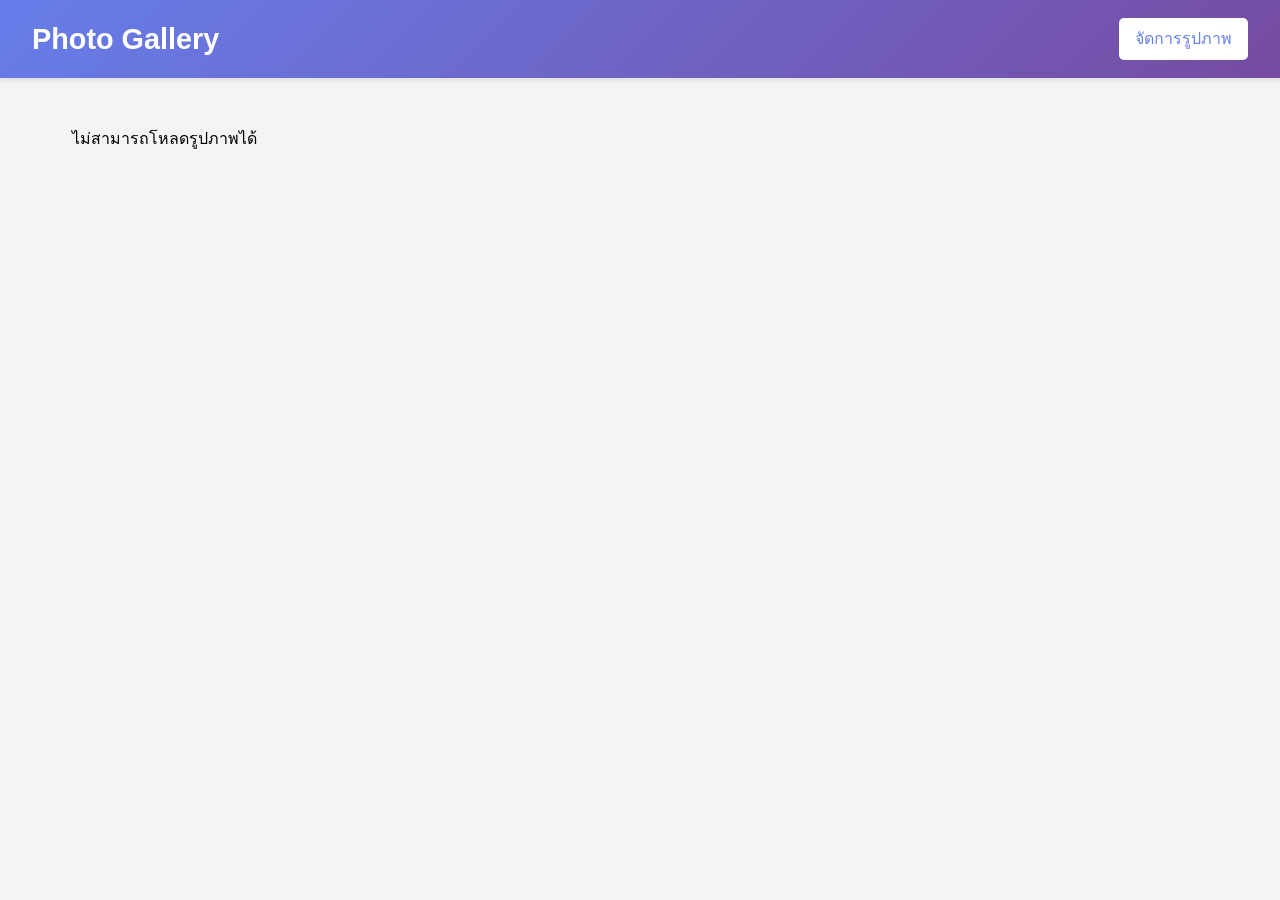
==== index.html @ 817ba5b2 "Add files via upload" ====
<!DOCTYPE html>
<html lang="th">
<head>
    <meta charset="UTF-8">
    <meta name="viewport" content="width=device-width, initial-scale=1.0">
    <title>Photo Gallery</title>
    <link rel="stylesheet" href="style.css">
</head>
<body>
    <header>
        <h1>Photo Gallery</h1>
        <a href="admin.html" class="admin-btn">จัดการรูปภาพ</a>
    </header>
    
    <main>
        <div class="gallery-container" id="gallery"></div>
    </main>

    <script src="script.js"></script>
</body>
</html>
---- style.css ----
* {
    margin: 0;
    padding: 0;
    box-sizing: border-box;
}

body {
    font-family: 'Segoe UI', Tahoma, Geneva, Verdana, sans-serif;
    line-height: 1.6;
    background-color: #f4f4f4;
}

header {
    background: linear-gradient(135deg, #667eea 0%, #764ba2 100%);
    color: white;
    padding: 1rem 2rem;
    display: flex;
    justify-content: space-between;
    align-items: center;
    box-shadow: 0 2px 5px rgba(0,0,0,0.1);
}

h1 {
    margin: 0;
    font-size: 1.8rem;
}

.admin-btn, .back-btn {
    background: white;
    color: #667eea;
    padding: 0.5rem 1rem;
    text-decoration: none;
    border-radius: 5px;
    transition: transform 0.3s;
}

.admin-btn:hover, .back-btn:hover {
    transform: translateY(-2px);
    box-shadow: 0 4px 10px rgba(0,0,0,0.2);
}

main {
    max-width: 1200px;
    margin: 2rem auto;
    padding: 0 1rem;
}

/* Gallery Styles */
.gallery-container {
    display: grid;
    grid-template-columns: repeat(auto-fill, minmax(300px, 1fr));
    gap: 2rem;
    padding: 1rem;
}

.gallery-item {
    background: white;
    border-radius: 10px;
    overflow: hidden;
    box-shadow: 0 2px 5px rgba(0,0,0,0.1);
    transition: transform 0.3s;
}

.gallery-item:hover {
    transform: translateY(-5px);
    box-shadow: 0 5px 15px rgba(0,0,0,0.2);
}

.gallery-item img {
    width: 100%;
    height: 250px;
    object-fit: cover;
}

.gallery-item .info {
    padding: 1rem;
}

.gallery-item h3 {
    margin-bottom: 0.5rem;
    color: #333;
}

.gallery-item p {
    color: #666;
    font-size: 0.9rem;
}

/* Admin Styles */
.admin-section {
    background: white;
    padding: 2rem;
    border-radius: 10px;
    margin-bottom: 2rem;
    box-shadow: 0 2px 5px rgba(0,0,0,0.1);
}

.form-group {
    margin-bottom: 1rem;
}

.form-group label {
    display: block;
    margin-bottom: 0.5rem;
    color: #333;
    font-weight: 500;
}

.form-group input,
.form-group textarea {
    width: 100%;
    padding: 0.5rem;
    border: 1px solid #ddd;
    border-radius: 5px;
    font-size: 1rem;
}

.form-group input:focus,
.form-group textarea:focus {
    outline: none;
    border-color: #667eea;
}

#imagePreview {
    margin-top: 1rem;
    max-width: 300px;
}

#imagePreview img {
    width: 100%;
    border-radius: 5px;
}

.submit-btn {
    background: linear-gradient(135deg, #667eea 0%, #764ba2 100%);
    color: white;
    padding: 0.75rem 1.5rem;
    border: none;
    border-radius: 5px;
    cursor: pointer;
    font-size: 1rem;
    transition: transform 0.3s;
}

.submit-btn:hover {
    transform: translateY(-2px);
}

.admin-gallery {
    display: grid;
    grid-template-columns: repeat(auto-fill, minmax(200px, 1fr));
    gap: 1rem;
    margin-top: 1rem;
}

.admin-item {
    background: #f8f9fa;
    border-radius: 5px;
    overflow: hidden;
    cursor: pointer;
    transition: transform 0.3s;
}

.admin-item:hover {
    transform: translateY(-3px);
    box-shadow: 0 3px 10px rgba(0,0,0,0.2);
}

.admin-item img {
    width: 100%;
    height: 150px;
    object-fit: cover;
}

.admin-item .info {
    padding: 0.5rem;
}

.admin-item h4 {
    font-size: 0.9rem;
    margin-bottom: 0.25rem;
}

/* Modal Styles */
.modal {
    display: none;
    position: fixed;
    z-index: 1000;
    left: 0;
    top: 0;
    width: 100%;
    height: 100%;
    background-color: rgba(0,0,0,0.5);
}

.modal-content {
    background-color: white;
    margin: 10% auto;
    padding: 2rem;
    border-radius: 10px;
    width: 90%;
    max-width: 500px;
    position: relative;
}

.close {
    position: absolute;
    right: 1rem;
    top: 0.5rem;
    font-size: 2rem;
    cursor: pointer;
    color: #999;
}

.close:hover {
    color: #333;
}

.delete-btn {
    background: #dc3545;
    color: white;
    padding: 0.75rem 1.5rem;
    border: none;
    border-radius: 5px;
    cursor: pointer;
    font-size: 1rem;
    margin-left: 1rem;
}

.delete-btn:hover {
    background: #c82333;
}
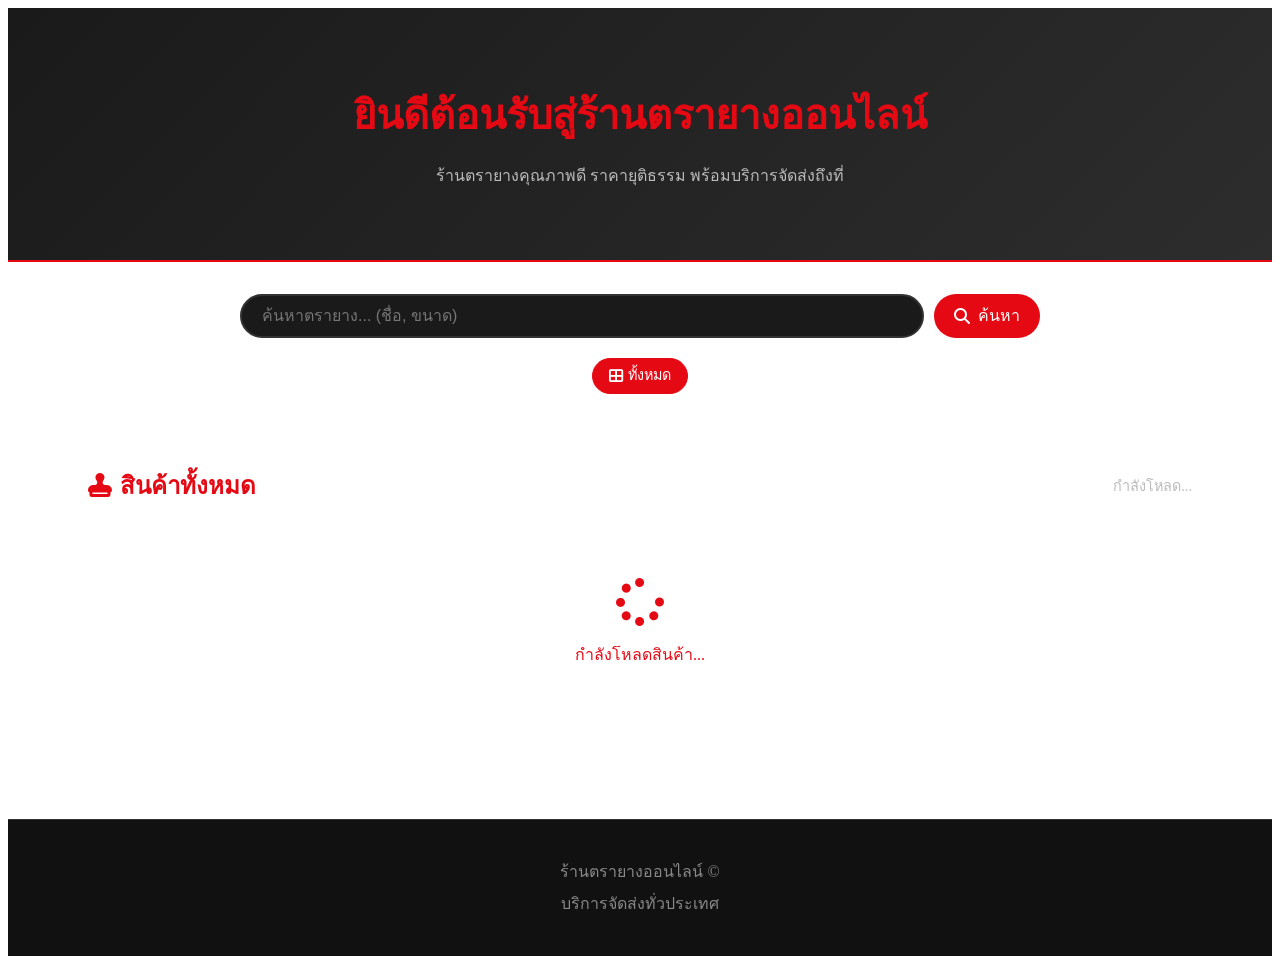
==== commit a6cf19a9: "Add files via upload" ====
--- a/index.html
+++ b/index.html
@@ -3,19 +3,1159 @@
 <head>
     <meta charset="UTF-8">
     <meta name="viewport" content="width=device-width, initial-scale=1.0">
-    <title>Photo Gallery</title>
-    <link rel="stylesheet" href="style.css">
+    <title>หน้าแรก | ร้านตรายางออนไลน์</title>
+    <link rel="stylesheet" href="https://cdnjs.cloudflare.com/ajax/libs/font-awesome/6.4.0/css/all.min.css">
+    <link rel="icon" type="image/png" href="assets/img/LG.jpg">
+    <style>
+        /* คัดลอก CSS จาก index.php ทั้งหมดมาวางไว้ที่นี่ */
+        /* (ใส่ CSS เดิมทั้งหมดที่อยู่ใน <style> ของ index.php) */
+        .welcome-section {
+            padding: 3rem 2rem;
+            text-align: center;
+            background: linear-gradient(135deg, #1a1a1a 0%, #2d2d2d 100%);
+            border-bottom: 2px solid #e50914;
+        }
+        
+        .welcome-section h1 {
+            color: #e50914;
+            font-size: 2.5rem;
+            margin-bottom: 1rem;
+        }
+        
+        .welcome-section p {
+            color: #bbb;
+            max-width: 800px;
+            margin: 0 auto 1.5rem;
+        }
+        
+        .search-container {
+            max-width: 800px;
+            margin: 2rem auto;
+            padding: 0 2rem;
+        }
+        
+        .search-box {
+            display: flex;
+            gap: 10px;
+            margin-bottom: 20px;
+            align-items: center;
+        }
+        
+        .search-input {
+            flex: 1;
+            padding: 12px 20px;
+            border-radius: 25px;
+            border: 2px solid #333;
+            background: #1a1a1a;
+            color: white;
+            font-size: 1rem;
+            height: 44px;
+            box-sizing: border-box;
+            line-height: 1.2;
+        }
+        
+        .search-input:focus {
+            outline: none;
+            border-color: #e50914;
+        }
+        
+        .category-filter {
+            display: flex;
+            justify-content: center;
+            gap: 10px;
+            margin: 20px 0;
+            flex-wrap: wrap;
+        }
+        
+        .category-btn {
+            padding: 8px 16px;
+            background: #222;
+            border: 1px solid #444;
+            color: #bbb;
+            border-radius: 20px;
+            cursor: pointer;
+            transition: all 0.3s;
+            font-size: 0.9rem;
+            line-height: 1.2;
+            height: 36px;
+            box-sizing: border-box;
+            display: inline-flex;
+            align-items: center;
+            gap: 5px;
+        }
+        
+        .category-btn:hover {
+            background: #333;
+            color: #fff;
+        }
+        
+        .category-btn.active {
+            background: #e50914;
+            color: white;
+            border-color: #e50914;
+        }
+        
+        .filter-info {
+            text-align: center;
+            margin: 20px 0;
+            padding: 10px;
+            background: rgba(229, 9, 20, 0.1);
+            border-radius: 10px;
+            display: flex;
+            justify-content: center;
+            align-items: center;
+            gap: 10px;
+            flex-wrap: wrap;
+        }
+        
+        .filter-info span {
+            color: #e50914;
+            font-weight: 500;
+        }
+        
+        .main-products-section {
+            padding: 40px 80px;
+        }
+        
+        @media (max-width: 768px) {
+            .main-products-section {
+                padding: 30px 20px;
+            }
+        }
+        
+        .main-products-header {
+            display: flex;
+            justify-content: space-between;
+            align-items: center;
+            margin-bottom: 25px;
+            flex-wrap: wrap;
+        }
+        
+        .main-products-header h2 {
+            color: #e50914;
+            font-size: 24px;
+            margin: 0;
+            display: flex;
+            align-items: center;
+            gap: 8px;
+        }
+        
+        .products-count {
+            color: #bbb;
+            font-size: 0.9rem;
+        }
+        
+        .btn-main {
+            padding: 10px 20px;
+            border-radius: 25px;
+            background: #e50914;
+            color: white;
+            text-decoration: none;
+            border: none;
+            cursor: pointer;
+            font-size: 1rem;
+            font-weight: 500;
+            display: inline-flex;
+            align-items: center;
+            justify-content: center;
+            gap: 8px;
+            transition: all 0.3s ease;
+            line-height: 1.2;
+            height: 44px;
+            min-width: 100px;
+            white-space: nowrap;
+            box-sizing: border-box;
+            vertical-align: middle;
+        }
+        
+        .btn-main i {
+            font-size: 16px;
+            display: flex;
+            align-items: center;
+            justify-content: center;
+        }
+        
+        .btn-main:hover {
+            background: #b20710;
+            transform: translateY(-2px);
+            box-shadow: 0 5px 15px rgba(229, 9, 20, 0.3);
+        }
+        
+        .btn-edit {
+            background: #2196F3;
+            width: 100%;
+            margin-top: 8px;
+        }
+        
+        .btn-edit:hover {
+            background: #0b7dda;
+        }
+        
+        .btn-out-of-stock {
+            background: #666;
+            width: 100%;
+            margin-top: 8px;
+            cursor: not-allowed;
+        }
+        
+        .btn-out-of-stock:hover {
+            background: #666;
+            transform: none;
+            box-shadow: none;
+        }
+        
+        .main-product-grid {
+            display: grid;
+            grid-template-columns: repeat(auto-fill, minmax(280px, 1fr));
+            gap: 25px;
+        }
+        
+        .main-product-card {
+            background: #1a1a1a;
+            border-radius: 12px;
+            overflow: hidden;
+            text-decoration: none;
+            color: white;
+            transition: transform 0.3s, box-shadow 0.3s;
+            border: 1px solid #333;
+            position: relative;
+        }
+        
+        .main-product-card:hover {
+            transform: translateY(-5px);
+            box-shadow: 0 8px 20px rgba(229, 9, 20, 0.6);
+            border-color: #e50914;
+        }
+        
+        .main-product-card-img {
+            width: 100%;
+            height: 200px;
+            object-fit: cover;
+            background: #000;
+        }
+        
+        .main-product-card-info {
+            padding: 15px;
+        }
+        
+        .main-product-card-info h3 {
+            font-size: 18px;
+            margin-bottom: 5px;
+            color: #fff;
+            line-height: 1.4;
+        }
+        
+        .product-type {
+            display: inline-block;
+            background: rgba(229, 9, 20, 0.1);
+            color: #e50914;
+            padding: 2px 8px;
+            border-radius: 10px;
+            font-size: 12px;
+            margin-bottom: 8px;
+            line-height: 1.4;
+        }
+        
+        .product-size {
+            color: #bbb;
+            font-size: 14px;
+            margin-bottom: 8px;
+            line-height: 1.4;
+        }
+        
+        .product-details {
+            margin: 10px 0;
+            padding: 8px 0;
+            border-top: 1px solid #333;
+            border-bottom: 1px solid #333;
+        }
+        
+        .detail-row {
+            display: flex;
+            justify-content: space-between;
+            margin-bottom: 5px;
+            font-size: 14px;
+        }
+        
+        .detail-label {
+            color: #888;
+        }
+        
+        .detail-value {
+            color: #fff;
+            font-weight: 500;
+        }
+        
+        .price {
+            color: #e50914;
+            font-weight: bold;
+            font-size: 24px;
+            margin: 10px 0 5px;
+            line-height: 1.2;
+        }
+        
+        .price-note {
+            color: #888;
+            font-size: 12px;
+            margin-bottom: 10px;
+        }
+        
+        .admin-badge {
+            position: absolute;
+            top: 10px;
+            left: 10px;
+            background: #ff9800;
+            color: #000;
+            padding: 4px 8px;
+            border-radius: 4px;
+            font-size: 12px;
+            font-weight: bold;
+            z-index: 10;
+        }
+        
+        .loading {
+            text-align: center;
+            padding: 3rem;
+            color: #e50914;
+        }
+        
+        .empty-state {
+            text-align: center;
+            padding: 3rem;
+            color: #888;
+        }
+        
+        .empty-state i {
+            font-size: 3rem;
+            margin-bottom: 1rem;
+        }
+        
+        .empty-state h3 {
+            font-size: 1.5rem;
+            margin-bottom: 0.5rem;
+        }
+        
+        .empty-state p {
+            margin-bottom: 1rem;
+        }
+        
+        .pagination {
+            display: flex;
+            justify-content: center;
+            align-items: center;
+            gap: 8px;
+            margin-top: 2.5rem;
+            flex-wrap: wrap;
+        }
+        
+        .page-btn {
+            padding: 6px 12px;
+            background: #222;
+            border: 1px solid #444;
+            color: #bbb;
+            border-radius: 6px;
+            cursor: pointer;
+            transition: all 0.3s;
+            font-size: 0.9rem;
+            line-height: 1.2;
+            height: 32px;
+            min-width: 32px;
+            display: inline-flex;
+            align-items: center;
+            justify-content: center;
+            box-sizing: border-box;
+        }
+        
+        .page-btn:hover {
+            background: #333;
+            color: #fff;
+        }
+        
+        .page-btn.active {
+            background: #e50914;
+            color: white;
+            border-color: #e50914;
+        }
+        
+        .page-info {
+            color: #bbb;
+            font-size: 0.85rem;
+            margin-left: 10px;
+            line-height: 1.2;
+        }
+        
+        .alert {
+            padding: 15px;
+            border-radius: 8px;
+            margin: 20px;
+            text-align: center;
+            display: flex;
+            justify-content: space-between;
+            align-items: center;
+            position: fixed;
+            top: 90px;
+            left: 50%;
+            transform: translateX(-50%);
+            z-index: 1000;
+            min-width: 300px;
+            max-width: 500px;
+            background: rgba(0, 0, 0, 0.9);
+            backdrop-filter: blur(10px);
+            border: 1px solid #333;
+            line-height: 1.4;
+        }
+        
+        .alert-success {
+            color: #4CAF50;
+            border-left: 4px solid #4CAF50;
+        }
+        
+        .alert-error {
+            color: #f44336;
+            border-left: 4px solid #f44336;
+        }
+
+        .alert-info {
+            color: #2196F3;
+            border-left: 4px solid #2196F3;
+        }
+
+        .stock-info {
+            margin: 8px 0;
+            font-size: 0.85rem;
+            line-height: 1.4;
+        }
+        
+        .in-stock {
+            color: #4CAF50;
+        }
+        
+        .low-stock {
+            color: #ff9800;
+        }
+        
+        .out-of-stock {
+            color: #f44336;
+        }
+        
+        .footer {
+            background: #111;
+            padding: 2rem;
+            text-align: center;
+            margin-top: 3rem;
+            border-top: 1px solid #333;
+        }
+        
+        .footer p {
+            color: #888;
+            margin: 0.5rem 0;
+            line-height: 1.5;
+        }
+        
+        .db-status {
+            display: inline-block;
+            padding: 5px 10px;
+            border-radius: 15px;
+            font-size: 0.8rem;
+            margin-top: 10px;
+            line-height: 1.2;
+        }
+        
+        .db-connected {
+            background: rgba(76, 175, 80, 0.2);
+            color: #4CAF50;
+        }
+        
+        .db-disconnected {
+            background: rgba(255, 193, 7, 0.2);
+            color: #ffc107;
+        }
+        
+        @media (max-width: 768px) {
+            .search-box {
+                flex-direction: column;
+                gap: 10px;
+            }
+            
+            .search-input {
+                width: 100%;
+            }
+            
+            .search-box .btn-main {
+                width: 100%;
+                height: 44px;
+                font-size: 16px;
+            }
+            
+            .category-btn {
+                padding: 6px 12px;
+                font-size: 0.85rem;
+                height: 32px;
+            }
+            
+            .main-products-header {
+                flex-direction: column;
+                align-items: flex-start;
+                gap: 10px;
+            }
+            
+            .main-products-header h2 {
+                font-size: 20px;
+            }
+            
+            .main-product-grid {
+                grid-template-columns: repeat(auto-fill, minmax(240px, 1fr));
+                gap: 15px;
+            }
+            
+            .alert {
+                min-width: 250px;
+                max-width: 90%;
+                padding: 12px;
+                font-size: 0.9rem;
+            }
+        }
+        
+        @media (max-width: 480px) {
+            .welcome-section {
+                padding: 2rem 1rem;
+            }
+            
+            .welcome-section h1 {
+                font-size: 2rem;
+            }
+            
+            .main-product-grid {
+                grid-template-columns: 1fr;
+                gap: 15px;
+            }
+            
+            .main-product-card-img {
+                height: 180px;
+            }
+            
+            .pagination {
+                gap: 5px;
+            }
+            
+            .page-btn {
+                padding: 4px 8px;
+                font-size: 0.8rem;
+                height: 28px;
+                min-width: 28px;
+            }
+        }
+    </style>
 </head>
 <body>
-    <header>
-        <h1>Photo Gallery</h1>
-        <a href="admin.html" class="admin-btn">จัดการรูปภาพ</a>
-    </header>
-    
-    <main>
-        <div class="gallery-container" id="gallery"></div>
-    </main>
-
-    <script src="script.js"></script>
+    <!-- Alert Messages -->
+    <div id="alert-container"></div>
+
+    <!-- Welcome Section -->
+    <div class="welcome-section">
+        <h1>ยินดีต้อนรับสู่ร้านตรายางออนไลน์</h1>
+        <p>ร้านตรายางคุณภาพดี ราคายุติธรรม พร้อมบริการจัดส่งถึงที่</p>
+        <div class="db-status db-connected" id="db-status" style="display: none;">
+            <i class="fas fa-check-circle"></i> เชื่อมต่อ API สำเร็จ
+        </div>
+        <div class="db-status db-disconnected" id="db-status-error" style="display: none;">
+            <i class="fas fa-exclamation-triangle"></i> กำลังเชื่อมต่อ...
+        </div>
+    </div>
+
+    <!-- Search Section -->
+    <div class="search-container">
+        <div class="search-box">
+            <input type="text" 
+                   id="searchInput" 
+                   class="search-input" 
+                   placeholder="ค้นหาตรายาง... (ชื่อ, ขนาด)"
+                   autocomplete="off">
+            <button class="btn-main" onclick="searchProduct()">
+                <i class="fas fa-search"></i> ค้นหา
+            </button>
+            <button class="btn-main" onclick="clearAllFilters()" style="background: #666; display: none;" id="clearBtn">
+                <i class="fas fa-times"></i> ล้าง
+            </button>
+        </div>
+        
+        <!-- Category Filter -->
+        <div class="category-filter" id="categoryFilter">
+            <button class="category-btn active" data-category="0">
+                <i class="fas fa-th-large"></i> ทั้งหมด
+            </button>
+        </div>
+        
+        <!-- Filter Info -->
+        <div class="filter-info" id="filterInfo" style="display: none;"></div>
+    </div>
+
+    <!-- Products Section -->
+    <section class="main-products-section">
+        <div class="main-products-header">
+            <h2 id="sectionTitle"><i class="fa-solid fa-stamp"></i> สินค้าทั้งหมด</h2>
+            <div class="products-count" id="products-count">กำลังโหลด...</div>
+        </div>
+        
+        <div id="loading" class="loading">
+            <i class="fas fa-spinner fa-spin fa-3x"></i>
+            <p>กำลังโหลดสินค้า...</p>
+        </div>
+        
+        <div class="main-product-grid" id="products-grid" style="display: none;"></div>
+        
+        <div class="empty-state" id="empty-state" style="display: none;">
+            <i class="fas fa-box-open"></i>
+            <h3>ไม่พบสินค้า</h3>
+            <p id="empty-message"></p>
+            <button class="btn-main" onclick="clearAllFilters()" style="margin-top: 1rem;">
+                <i class="fas fa-times"></i> ล้างตัวกรอง
+            </button>
+        </div>
+        
+        <!-- Pagination -->
+        <div class="pagination" id="pagination" style="display: none;"></div>
+    </section>
+
+    <!-- Footer -->
+    <div class="footer">
+        <p>ร้านตรายางออนไลน์ © <span id="currentYear"></span></p>
+        <p>บริการจัดส่งทั่วประเทศ</p>
+    </div>
+
+    <script type="module">
+        // Import functions
+        import { 
+            getCategories, 
+            getProducts, 
+            countProducts,
+            getImageUrl,
+            parseSize,
+            supabaseRequest
+        } from './api/supabase.js';
+
+        // State
+        let currentCategory = 0;
+        let currentSearch = '';
+        let currentPage = 1;
+        let totalPages = 1;
+        let totalProducts = 0;
+        const perPage = 12;
+        let categories = [];
+
+        // Initialize
+        document.addEventListener('DOMContentLoaded', async () => {
+            document.getElementById('currentYear').textContent = new Date().getFullYear();
+            
+            // Get URL parameters
+            const urlParams = new URLSearchParams(window.location.search);
+            currentCategory = parseInt(urlParams.get('category')) || 0;
+            currentSearch = urlParams.get('search') || '';
+            currentPage = parseInt(urlParams.get('page')) || 1;
+            
+            // Set search input value
+            if (currentSearch) {
+                document.getElementById('searchInput').value = currentSearch;
+                document.getElementById('clearBtn').style.display = 'flex';
+            }
+            
+            if (currentCategory > 0 || currentSearch) {
+                document.getElementById('clearBtn').style.display = 'flex';
+            }
+            
+            try {
+                await loadCategories();
+                await loadProducts();
+                updateFilterInfo();
+                document.getElementById('db-status').style.display = 'inline-block';
+                document.getElementById('db-status-error').style.display = 'none';
+            } catch (error) {
+                console.error('Error loading data:', error);
+                document.getElementById('db-status').style.display = 'none';
+                document.getElementById('db-status-error').style.display = 'inline-block';
+                document.getElementById('db-status-error').innerHTML = '<i class="fas fa-exclamation-triangle"></i> ไม่สามารถเชื่อมต่อ API ได้';
+                showAlert('ไม่สามารถเชื่อมต่อกับ API ได้', 'error');
+                loadSampleData();
+            }
+        });
+
+        // Load categories
+        async function loadCategories() {
+            try {
+                categories = await getCategories();
+                
+                const container = document.getElementById('categoryFilter');
+                // Clear existing except "ทั้งหมด"
+                container.innerHTML = '';
+                
+                // Add "All" button
+                const allBtn = document.createElement('button');
+                allBtn.className = `category-btn ${currentCategory === 0 ? 'active' : ''}`;
+                allBtn.dataset.category = '0';
+                allBtn.onclick = () => filterProducts(0);
+                allBtn.innerHTML = '<i class="fas fa-th-large"></i> ทั้งหมด';
+                container.appendChild(allBtn);
+                
+                // Add category buttons
+                categories.forEach(cat => {
+                    const btn = document.createElement('button');
+                    btn.className = `category-btn ${currentCategory === cat.prod_role_id ? 'active' : ''}`;
+                    btn.dataset.category = cat.prod_role_id;
+                    btn.onclick = () => filterProducts(cat.prod_role_id);
+                    btn.textContent = cat.prod_role_name;
+                    container.appendChild(btn);
+                });
+            } catch (error) {
+                console.error('Error loading categories:', error);
+                throw error;
+            }
+        }
+
+        // Load products
+        async function loadProducts() {
+            try {
+                document.getElementById('loading').style.display = 'block';
+                document.getElementById('products-grid').style.display = 'none';
+                document.getElementById('empty-state').style.display = 'none';
+                document.getElementById('pagination').style.display = 'none';
+                
+                // Get products
+                const products = await getProducts({
+                    category: currentCategory,
+                    search: currentSearch,
+                    page: currentPage,
+                    limit: perPage
+                });
+                
+                // Get total count
+                totalProducts = await countProducts({
+                    category: currentCategory,
+                    search: currentSearch
+                });
+                
+                totalPages = Math.ceil(totalProducts / perPage);
+                
+                // Update products count display
+                if (totalProducts > 0) {
+                    const start = (currentPage - 1) * perPage + 1;
+                    const end = Math.min(currentPage * perPage, totalProducts);
+                    document.getElementById('products-count').textContent = 
+                        `แสดง ${start}-${end} จาก ${totalProducts} รายการ`;
+                } else {
+                    document.getElementById('products-count').textContent = 'ไม่พบสินค้า';
+                }
+                
+                // Update section title
+                updateSectionTitle();
+                
+                if (products.length > 0) {
+                    renderProducts(products);
+                    renderPagination();
+                    document.getElementById('loading').style.display = 'none';
+                    document.getElementById('products-grid').style.display = 'grid';
+                } else {
+                    document.getElementById('loading').style.display = 'none';
+                    document.getElementById('empty-state').style.display = 'block';
+                    document.getElementById('empty-message').textContent = getEmptyMessage();
+                }
+                
+            } catch (error) {
+                console.error('Error loading products:', error);
+                document.getElementById('loading').style.display = 'none';
+                showAlert('เกิดข้อผิดพลาดในการโหลดสินค้า', 'error');
+            }
+        }
+
+        // Render products
+        function renderProducts(products) {
+            const grid = document.getElementById('products-grid');
+            grid.innerHTML = '';
+            
+            products.forEach(product => {
+                const productName = product.products_name || '';
+                const size = product.size || '';
+                const typeName = product.products_role?.prod_role_name || 'ไม่ระบุ';
+                const shapeName = product.shapes?.shape_name || 'ไม่ระบุ';
+                const typeIcon = typeName.includes('หมึก') ? 'fas fa-fill-drip' : 'fas fa-stamp';
+                
+                const price = parseFloat(product.products_price || 0);
+                const formattedPrice = price.toFixed(2);
+                
+                const stock = parseInt(product.prod_stock || 0);
+                let stockClass = 'in-stock';
+                let stockText = 'มีสินค้า';
+                
+                if (stock <= 0) {
+                    stockClass = 'out-of-stock';
+                    stockText = 'สินค้าหมด';
+                } else if (stock <= 5) {
+                    stockClass = 'low-stock';
+                    stockText = `เหลือ ${stock} ชิ้น`;
+                } else {
+                    stockText = `มีสินค้า ${stock} ชิ้น`;
+                }
+                
+                const sizeData = parseSize(size);
+                const width = sizeData.width;
+                const length = sizeData.length;
+                const area = width * length;
+                
+                const imageUrl = getImageUrl(product.prod_img || '');
+                
+                const card = document.createElement('div');
+                card.className = 'main-product-card';
+                card.innerHTML = `
+                    <div class="admin-badge">
+                        <i class="fas fa-crown"></i> ADMIN
+                    </div>
+                    
+                    <img src="${imageUrl}" 
+                         alt="${productName}" 
+                         class="main-product-card-img"
+                         onerror="this.onerror=null; this.src='https://via.placeholder.com/300x200/1a1a1a/e50914?text=Image+Not+Found'">
+                    
+                    <div class="main-product-card-info">
+                        <div class="product-type">
+                            <i class="${typeIcon}"></i> ${typeName} | <i class="fas fa-shape"></i> ${shapeName}
+                        </div>
+                        <h3>${productName}</h3>
+                        <div class="product-size">
+                            <i class="fas fa-ruler"></i> ขนาด: ${size}
+                        </div>
+                        
+                        <div class="product-details">
+                            ${width > 0 && length > 0 ? `
+                                <div class="detail-row">
+                                    <span class="detail-label">กว้าง:</span>
+                                    <span class="detail-value">${width} ซม.</span>
+                                </div>
+                                <div class="detail-row">
+                                    <span class="detail-label">ยาว:</span>
+                                    <span class="detail-value">${length} ซม.</span>
+                                </div>
+                                <div class="detail-row">
+                                    <span class="detail-label">พื้นที่:</span>
+                                    <span class="detail-value">${area.toFixed(2)} ตร.ซม.</span>
+                                </div>
+                            ` : `
+                                <div class="detail-row">
+                                    <span class="detail-label">ขนาด:</span>
+                                    <span class="detail-value">${size}</span>
+                                </div>
+                            `}
+                            <div class="detail-row">
+                                <span class="detail-label">รหัสสินค้า:</span>
+                                <span class="detail-value">#${product.products_id}</span>
+                            </div>
+                        </div>
+                        
+                        <div class="price">฿${formattedPrice}</div>
+                        ${width > 0 && length > 0 ? `
+                            <div class="price-note">
+                                (${width} x ${length} = ${area.toFixed(2)} ตร.ซม.)
+                            </div>
+                        ` : ''}
+                        
+                        <div class="stock-info ${stockClass}">
+                            <i class="fas fa-box"></i> ${stockText}
+                        </div>
+                        
+                        <button class="btn-main btn-edit" onclick="editProduct(${product.products_id})">
+                            <i class="fas fa-edit"></i> แก้ไขสินค้า
+                        </button>
+                    </div>
+                `;
+                
+                grid.appendChild(card);
+            });
+        }
+
+        // Render pagination
+        function renderPagination() {
+            if (totalPages <= 1) {
+                document.getElementById('pagination').style.display = 'none';
+                return;
+            }
+            
+            const container = document.getElementById('pagination');
+            container.innerHTML = '';
+            container.style.display = 'flex';
+            
+            // Previous button
+            if (currentPage > 1) {
+                const prevBtn = document.createElement('button');
+                prevBtn.className = 'page-btn';
+                prevBtn.onclick = () => changePage(currentPage - 1);
+                prevBtn.innerHTML = '<i class="fas fa-chevron-left"></i>';
+                container.appendChild(prevBtn);
+            }
+            
+            // Page buttons
+            const maxPagesToShow = 5;
+            let startPage = Math.max(1, currentPage - Math.floor(maxPagesToShow / 2));
+            let endPage = Math.min(totalPages, startPage + maxPagesToShow - 1);
+            
+            if (endPage - startPage + 1 < maxPagesToShow) {
+                startPage = Math.max(1, endPage - maxPagesToShow + 1);
+            }
+            
+            for (let i = startPage; i <= endPage; i++) {
+                const pageBtn = document.createElement('button');
+                pageBtn.className = `page-btn ${i === currentPage ? 'active' : ''}`;
+                pageBtn.onclick = () => changePage(i);
+                pageBtn.textContent = i;
+                container.appendChild(pageBtn);
+            }
+            
+            // Next button
+            if (currentPage < totalPages) {
+                const nextBtn = document.createElement('button');
+                nextBtn.className = 'page-btn';
+                nextBtn.onclick = () => changePage(currentPage + 1);
+                nextBtn.innerHTML = '<i class="fas fa-chevron-right"></i>';
+                container.appendChild(nextBtn);
+            }
+            
+            // Page info
+            const pageInfo = document.createElement('div');
+            pageInfo.className = 'page-info';
+            pageInfo.textContent = `หน้า ${currentPage} จาก ${totalPages}`;
+            container.appendChild(pageInfo);
+        }
+
+        // Update section title
+        function updateSectionTitle() {
+            const title = document.getElementById('sectionTitle');
+            if (currentSearch) {
+                title.innerHTML = `<i class="fa-solid fa-stamp"></i> ผลการค้นหา`;
+            } else if (currentCategory > 0) {
+                const category = categories.find(c => c.prod_role_id === currentCategory);
+                title.innerHTML = `<i class="fa-solid fa-stamp"></i> สินค้าในหมวดหมู่: ${category?.prod_role_name || ''}`;
+            } else {
+                title.innerHTML = `<i class="fa-solid fa-stamp"></i> สินค้าทั้งหมด`;
+            }
+        }
+
+        // Update filter info
+        function updateFilterInfo() {
+            const filterInfo = document.getElementById('filterInfo');
+            if (currentSearch || currentCategory > 0) {
+                filterInfo.style.display = 'flex';
+                let html = '<div>';
+                
+                if (currentSearch) {
+                    html += `<span><i class="fas fa-search"></i> ค้นหา: "${currentSearch}"</span>`;
+                }
+                
+                if (currentCategory > 0) {
+                    const category = categories.find(c => c.prod_role_id === currentCategory);
+                    if (currentSearch) html += ' &nbsp;|&nbsp; ';
+                    html += `<span><i class="fas fa-filter"></i> ประเภท: ${category?.prod_role_name || ''}</span>`;
+                }
+                
+                html += '</div>';
+                filterInfo.innerHTML = html;
+            } else {
+                filterInfo.style.display = 'none';
+            }
+        }
+
+        // Get empty message
+        function getEmptyMessage() {
+            if (currentSearch) {
+                return `ไม่พบสินค้าสำหรับ "${currentSearch}"`;
+            } else if (currentCategory > 0) {
+                return 'ไม่มีสินค้าในหมวดหมู่นี้';
+            } else {
+                return 'ยังไม่มีสินค้าในขณะนี้';
+            }
+        }
+
+        // Navigation functions
+        window.searchProduct = function() {
+            const searchTerm = document.getElementById('searchInput').value.trim();
+            const url = new URL(window.location.href);
+            
+            if (searchTerm) {
+                url.searchParams.set('search', searchTerm);
+            } else {
+                url.searchParams.delete('search');
+            }
+            
+            url.searchParams.set('category', currentCategory);
+            url.searchParams.set('page', '1');
+            
+            window.location.href = url.toString();
+        };
+
+        window.filterProducts = function(categoryId) {
+            const url = new URL(window.location.href);
+            
+            if (categoryId > 0) {
+                url.searchParams.set('category', categoryId);
+            } else {
+                url.searchParams.delete('category');
+            }
+            
+            url.searchParams.set('page', '1');
+            
+            // Keep search if exists
+            if (currentSearch) {
+                url.searchParams.set('search', currentSearch);
+            }
+            
+            window.location.href = url.toString();
+        };
+
+        window.changePage = function(pageNum) {
+            const url = new URL(window.location.href);
+            url.searchParams.set('page', pageNum);
+            
+            if (currentCategory > 0) {
+                url.searchParams.set('category', currentCategory);
+            }
+            
+            if (currentSearch) {
+                url.searchParams.set('search', currentSearch);
+            }
+            
+            window.location.href = url.toString();
+        };
+
+        window.clearAllFilters = function() {
+            window.location.href = window.location.pathname;
+        };
+
+        window.editProduct = function(productId) {
+            window.location.href = `admin/edit.html?id=${productId}`;
+        };
+
+        // Show alert
+        function showAlert(message, type = 'info') {
+            const alertContainer = document.getElementById('alert-container');
+            const alertId = 'alert-' + Date.now();
+            
+            const alertClass = type === 'success' ? 'alert-success' : 
+                              type === 'error' ? 'alert-error' : 'alert-info';
+            
+            const alertHtml = `
+                <div id="${alertId}" class="alert ${alertClass}">
+                    ${message}
+                    <button onclick="document.getElementById('${alertId}').remove()" 
+                            style="background:none;border:none;color:inherit;margin-left:10px;cursor:pointer;">
+                        <i class="fas fa-times"></i>
+                    </button>
+                </div>
+            `;
+            
+            alertContainer.insertAdjacentHTML('beforeend', alertHtml);
+            
+            setTimeout(() => {
+                const alertElement = document.getElementById(alertId);
+                if (alertElement) {
+                    alertElement.remove();
+                }
+            }, 5000);
+        }
+
+        // Load sample data for fallback
+        function loadSampleData() {
+            const sampleCategories = [
+                { prod_role_id: 1, prod_role_name: 'ด้ามธรรมดา' },
+                { prod_role_id: 2, prod_role_name: 'ด้ามหมึกในตัว' }
+            ];
+            
+            categories = sampleCategories;
+            
+            const container = document.getElementById('categoryFilter');
+            container.innerHTML = '';
+            
+            const allBtn = document.createElement('button');
+            allBtn.className = `category-btn ${currentCategory === 0 ? 'active' : ''}`;
+            allBtn.dataset.category = '0';
+            allBtn.onclick = () => filterProducts(0);
+            allBtn.innerHTML = '<i class="fas fa-th-large"></i> ทั้งหมด';
+            container.appendChild(allBtn);
+            
+            sampleCategories.forEach(cat => {
+                const btn = document.createElement('button');
+                btn.className = `category-btn ${currentCategory === cat.prod_role_id ? 'active' : ''}`;
+                btn.dataset.category = cat.prod_role_id;
+                btn.onclick = () => filterProducts(cat.prod_role_id);
+                btn.textContent = cat.prod_role_name;
+                container.appendChild(btn);
+            });
+            
+            // Sample products
+            const sampleProducts = [
+                {
+                    products_id: 1,
+                    products_name: 'ตรายางบริษัท AAA',
+                    size: '3x5 ซม.',
+                    products_price: 250.00,
+                    prod_role_id: 1,
+                    products_role: { prod_role_name: 'ด้ามธรรมดา' },
+                    shapes: { shape_name: 'สี่เหลี่ยม' },
+                    prod_img: 'sample_stamp_1.png',
+                    prod_stock: 10
+                },
+                {
+                    products_id: 2,
+                    products_name: 'ตรายางชื่อบุคคล',
+                    size: '2x5 ซม.',
+                    products_price: 150.00,
+                    prod_role_id: 2,
+                    products_role: { prod_role_name: 'ด้ามหมึกในตัว' },
+                    shapes: { shape_name: 'สี่เหลี่ยมมน' },
+                    prod_img: 'sample_stamp_2.png',
+                    prod_stock: 5
+                }
+            ];
+            
+            // Filter sample products
+            let filtered = [...sampleProducts];
+            
+            if (currentCategory > 0) {
+                filtered = filtered.filter(p => p.prod_role_id === currentCategory);
+            }
+            
+            if (currentSearch) {
+                const searchLower = currentSearch.toLowerCase();
+                filtered = filtered.filter(p => 
+                    p.products_name.toLowerCase().includes(searchLower) ||
+                    p.size.toLowerCase().includes(searchLower)
+                );
+            }
+            
+            totalProducts = filtered.length;
+            totalPages = Math.ceil(totalProducts / perPage);
+            
+            const start = (currentPage - 1) * perPage;
+            const pagedProducts = filtered.slice(start, start + perPage);
+            
+            document.getElementById('products-count').textContent = 
+                totalProducts > 0 ? 
+                `แสดง ${start + 1}-${Math.min(start + perPage, totalProducts)} จาก ${totalProducts} รายการ (โหมดตัวอย่าง)` :
+                'ไม่พบสินค้า (โหมดตัวอย่าง)';
+            
+            document.getElementById('loading').style.display = 'none';
+            
+            if (pagedProducts.length > 0) {
+                renderProducts(pagedProducts);
+                renderPagination();
+                document.getElementById('products-grid').style.display = 'grid';
+            } else {
+                document.getElementById('empty-state').style.display = 'block';
+                document.getElementById('empty-message').textContent = getEmptyMessage() + ' (โหมดตัวอย่าง)';
+            }
+        }
+
+        // Enter key on search
+        document.getElementById('searchInput').addEventListener('keypress', (e) => {
+            if (e.key === 'Enter') {
+                searchProduct();
+            }
+        });
+    </script>
 </body>
 </html>
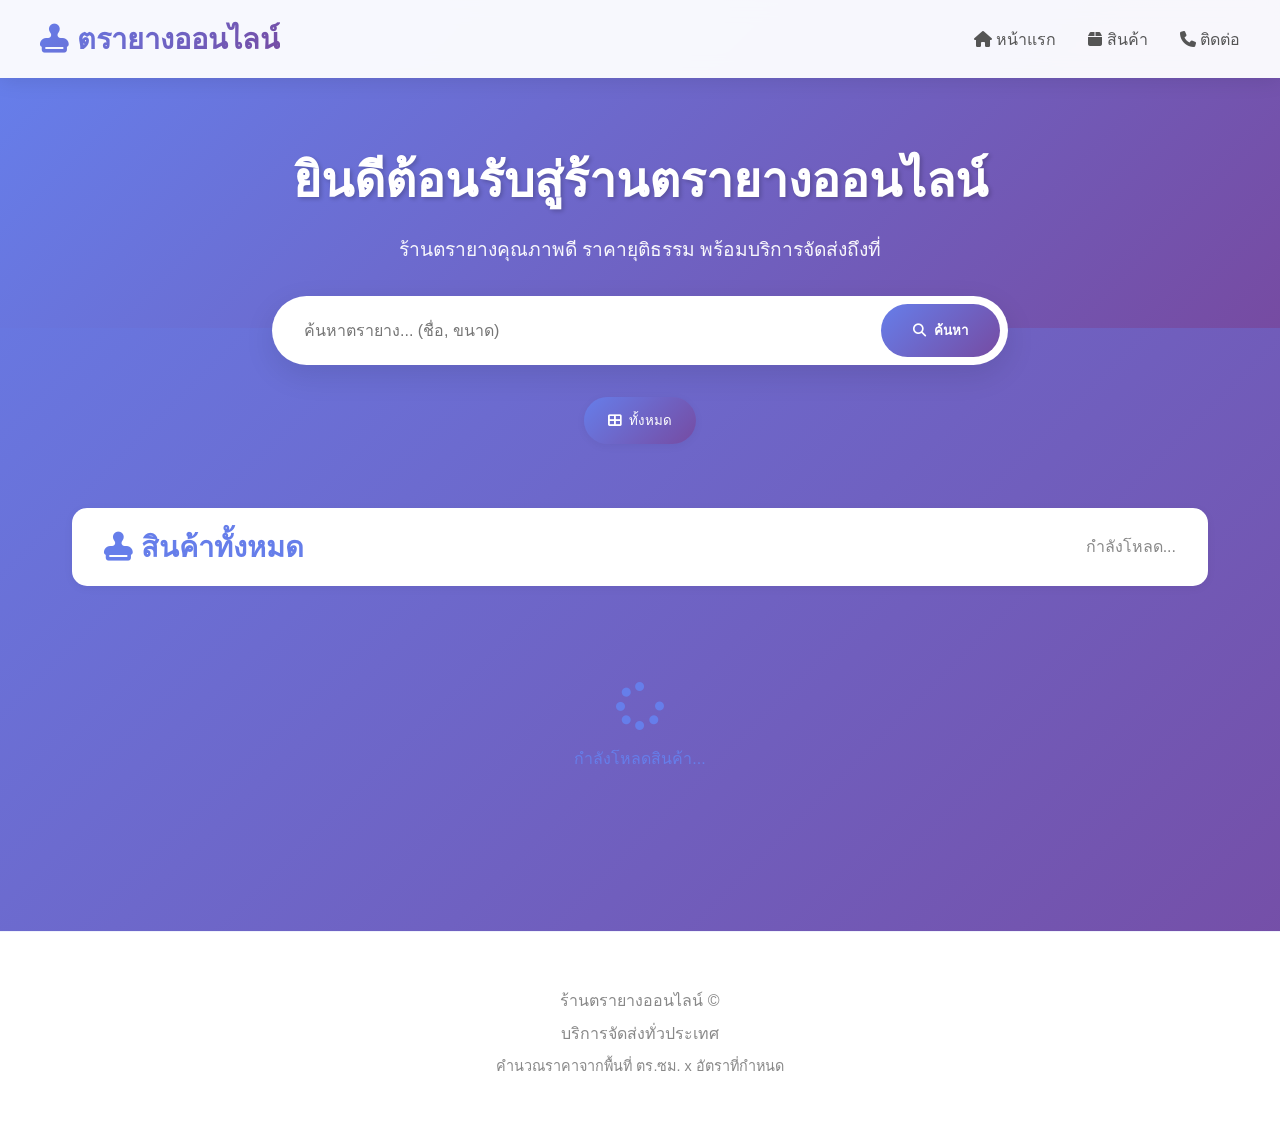
==== commit 385510d5: "Update index.html" ====
--- a/index.html
+++ b/index.html
@@ -5,562 +5,594 @@
     <meta name="viewport" content="width=device-width, initial-scale=1.0">
     <title>หน้าแรก | ร้านตรายางออนไลน์</title>
     <link rel="stylesheet" href="https://cdnjs.cloudflare.com/ajax/libs/font-awesome/6.4.0/css/all.min.css">
-    <link rel="icon" type="image/png" href="assets/img/LG.jpg">
     <style>
-        /* คัดลอก CSS จาก index.php ทั้งหมดมาวางไว้ที่นี่ */
-        /* (ใส่ CSS เดิมทั้งหมดที่อยู่ใน <style> ของ index.php) */
+        * {
+            margin: 0;
+            padding: 0;
+            box-sizing: border-box;
+        }
+
+        body {
+            font-family: 'Segoe UI', Tahoma, Geneva, Verdana, sans-serif;
+            background: linear-gradient(135deg, #667eea 0%, #764ba2 100%);
+            min-height: 100vh;
+            color: #333;
+        }
+
+        /* Navbar */
+        .navbar {
+            background: rgba(255, 255, 255, 0.95);
+            backdrop-filter: blur(10px);
+            padding: 1rem 2rem;
+            box-shadow: 0 2px 20px rgba(0,0,0,0.1);
+            position: sticky;
+            top: 0;
+            z-index: 1000;
+        }
+
+        .nav-container {
+            max-width: 1200px;
+            margin: 0 auto;
+            display: flex;
+            justify-content: space-between;
+            align-items: center;
+        }
+
+        .logo {
+            font-size: 1.8rem;
+            font-weight: bold;
+            background: linear-gradient(135deg, #667eea, #764ba2);
+            -webkit-background-clip: text;
+            -webkit-text-fill-color: transparent;
+            text-decoration: none;
+        }
+
+        .nav-links {
+            display: flex;
+            gap: 2rem;
+            align-items: center;
+        }
+
+        .nav-links a {
+            color: #555;
+            text-decoration: none;
+            font-weight: 500;
+            transition: color 0.3s;
+        }
+
+        .nav-links a:hover {
+            color: #667eea;
+        }
+
+        /* Welcome Section */
         .welcome-section {
-            padding: 3rem 2rem;
+            background: linear-gradient(135deg, #667eea 0%, #764ba2 100%);
+            padding: 4rem 2rem;
             text-align: center;
-            background: linear-gradient(135deg, #1a1a1a 0%, #2d2d2d 100%);
-            border-bottom: 2px solid #e50914;
-        }
-        
+            color: white;
+        }
+
         .welcome-section h1 {
-            color: #e50914;
-            font-size: 2.5rem;
+            font-size: 3rem;
             margin-bottom: 1rem;
-        }
-        
+            text-shadow: 2px 2px 4px rgba(0,0,0,0.2);
+        }
+
         .welcome-section p {
-            color: #bbb;
-            max-width: 800px;
-            margin: 0 auto 1.5rem;
-        }
-        
+            font-size: 1.2rem;
+            max-width: 600px;
+            margin: 0 auto;
+            opacity: 0.95;
+        }
+
+        /* Search Section */
         .search-container {
             max-width: 800px;
-            margin: 2rem auto;
+            margin: -2rem auto 2rem;
             padding: 0 2rem;
-        }
-        
+            position: relative;
+            z-index: 10;
+        }
+
         .search-box {
+            background: white;
+            border-radius: 50px;
+            padding: 0.5rem;
             display: flex;
-            gap: 10px;
-            margin-bottom: 20px;
-            align-items: center;
-        }
-        
+            gap: 0.5rem;
+            box-shadow: 0 10px 30px rgba(0,0,0,0.1);
+        }
+
         .search-input {
             flex: 1;
-            padding: 12px 20px;
-            border-radius: 25px;
-            border: 2px solid #333;
-            background: #1a1a1a;
+            padding: 1rem 1.5rem;
+            border: none;
+            border-radius: 50px;
+            font-size: 1rem;
+            outline: none;
+        }
+
+        .search-input:focus {
+            box-shadow: 0 0 0 2px #667eea;
+        }
+
+        .btn-main {
+            padding: 1rem 2rem;
+            border: none;
+            border-radius: 50px;
+            background: linear-gradient(135deg, #667eea, #764ba2);
             color: white;
-            font-size: 1rem;
-            height: 44px;
-            box-sizing: border-box;
-            line-height: 1.2;
-        }
-        
-        .search-input:focus {
-            outline: none;
-            border-color: #e50914;
-        }
-        
+            font-weight: 600;
+            cursor: pointer;
+            transition: transform 0.3s, box-shadow 0.3s;
+            display: inline-flex;
+            align-items: center;
+            gap: 0.5rem;
+        }
+
+        .btn-main:hover {
+            transform: translateY(-2px);
+            box-shadow: 0 10px 20px rgba(102, 126, 234, 0.3);
+        }
+
+        .btn-secondary {
+            background: #f0f0f0;
+            color: #666;
+        }
+
+        .btn-secondary:hover {
+            background: #e0e0e0;
+            transform: translateY(-2px);
+            box-shadow: 0 10px 20px rgba(0,0,0,0.1);
+        }
+
+        /* Category Filter */
         .category-filter {
             display: flex;
             justify-content: center;
-            gap: 10px;
-            margin: 20px 0;
+            gap: 1rem;
+            margin: 2rem 0;
             flex-wrap: wrap;
         }
-        
+
         .category-btn {
-            padding: 8px 16px;
-            background: #222;
-            border: 1px solid #444;
-            color: #bbb;
-            border-radius: 20px;
+            padding: 0.8rem 1.5rem;
+            border: none;
+            border-radius: 30px;
+            background: white;
+            color: #666;
+            font-weight: 500;
             cursor: pointer;
             transition: all 0.3s;
-            font-size: 0.9rem;
-            line-height: 1.2;
-            height: 36px;
-            box-sizing: border-box;
+            box-shadow: 0 2px 10px rgba(0,0,0,0.05);
             display: inline-flex;
             align-items: center;
-            gap: 5px;
-        }
-        
+            gap: 0.5rem;
+        }
+
         .category-btn:hover {
-            background: #333;
-            color: #fff;
-        }
-        
+            background: linear-gradient(135deg, #667eea, #764ba2);
+            color: white;
+            transform: translateY(-2px);
+            box-shadow: 0 10px 20px rgba(102, 126, 234, 0.3);
+        }
+
         .category-btn.active {
-            background: #e50914;
+            background: linear-gradient(135deg, #667eea, #764ba2);
             color: white;
-            border-color: #e50914;
-        }
-        
+        }
+
+        /* Filter Info */
         .filter-info {
+            background: white;
+            padding: 1rem;
+            border-radius: 10px;
+            margin: 1rem auto;
+            max-width: 600px;
             text-align: center;
-            margin: 20px 0;
-            padding: 10px;
-            background: rgba(229, 9, 20, 0.1);
-            border-radius: 10px;
-            display: flex;
-            justify-content: center;
-            align-items: center;
-            gap: 10px;
-            flex-wrap: wrap;
-        }
-        
-        .filter-info span {
-            color: #e50914;
+            box-shadow: 0 2px 10px rgba(0,0,0,0.05);
+            color: #667eea;
             font-weight: 500;
         }
-        
+
+        /* Products Section */
         .main-products-section {
-            padding: 40px 80px;
-        }
-        
-        @media (max-width: 768px) {
-            .main-products-section {
-                padding: 30px 20px;
-            }
-        }
-        
+            max-width: 1200px;
+            margin: 0 auto;
+            padding: 2rem;
+        }
+
         .main-products-header {
             display: flex;
             justify-content: space-between;
             align-items: center;
-            margin-bottom: 25px;
-            flex-wrap: wrap;
-        }
-        
+            margin-bottom: 2rem;
+            background: white;
+            padding: 1rem 2rem;
+            border-radius: 15px;
+            box-shadow: 0 2px 10px rgba(0,0,0,0.05);
+        }
+
         .main-products-header h2 {
-            color: #e50914;
-            font-size: 24px;
-            margin: 0;
+            color: #667eea;
+            font-size: 1.8rem;
             display: flex;
             align-items: center;
-            gap: 8px;
-        }
-        
+            gap: 0.5rem;
+        }
+
         .products-count {
-            color: #bbb;
+            color: #888;
+            font-weight: 500;
+        }
+
+        /* Product Grid */
+        .main-product-grid {
+            display: grid;
+            grid-template-columns: repeat(auto-fill, minmax(300px, 1fr));
+            gap: 2rem;
+        }
+
+        .main-product-card {
+            background: white;
+            border-radius: 20px;
+            overflow: hidden;
+            box-shadow: 0 10px 30px rgba(0,0,0,0.1);
+            transition: transform 0.3s, box-shadow 0.3s;
+            position: relative;
+            border: 1px solid rgba(102, 126, 234, 0.1);
+        }
+
+        .main-product-card:hover {
+            transform: translateY(-10px);
+            box-shadow: 0 20px 40px rgba(102, 126, 234, 0.2);
+        }
+
+        .product-badge {
+            position: absolute;
+            top: 1rem;
+            left: 1rem;
+            background: linear-gradient(135deg, #f093fb 0%, #f5576c 100%);
+            color: white;
+            padding: 0.5rem 1rem;
+            border-radius: 30px;
             font-size: 0.9rem;
-        }
-        
-        .btn-main {
-            padding: 10px 20px;
-            border-radius: 25px;
-            background: #e50914;
+            font-weight: 600;
+            z-index: 10;
+            box-shadow: 0 2px 10px rgba(0,0,0,0.1);
+        }
+
+        .main-product-card-img {
+            width: 100%;
+            height: 250px;
+            object-fit: cover;
+            border-bottom: 3px solid linear-gradient(135deg, #667eea, #764ba2);
+            transition: transform 0.3s;
+        }
+
+        .main-product-card:hover .main-product-card-img {
+            transform: scale(1.05);
+        }
+
+        .main-product-card-info {
+            padding: 1.5rem;
+        }
+
+        .product-category {
+            display: inline-block;
+            background: linear-gradient(135deg, #667eea, #764ba2);
             color: white;
-            text-decoration: none;
+            padding: 0.3rem 1rem;
+            border-radius: 30px;
+            font-size: 0.9rem;
+            margin-bottom: 1rem;
+        }
+
+        .main-product-card-info h3 {
+            font-size: 1.3rem;
+            margin-bottom: 1rem;
+            color: #333;
+        }
+
+        .product-size {
+            color: #666;
+            margin-bottom: 0.5rem;
+            display: flex;
+            align-items: center;
+            gap: 0.5rem;
+        }
+
+        .product-details {
+            background: #f8f9fa;
+            padding: 1rem;
+            border-radius: 15px;
+            margin: 1rem 0;
+        }
+
+        .detail-row {
+            display: flex;
+            justify-content: space-between;
+            margin-bottom: 0.5rem;
+        }
+
+        .detail-label {
+            color: #888;
+            font-weight: 500;
+        }
+
+        .detail-value {
+            color: #667eea;
+            font-weight: 600;
+        }
+
+        .price-calculation {
+            background: linear-gradient(135deg, #667eea10, #764ba210);
+            padding: 0.8rem;
+            border-radius: 10px;
+            margin: 0.5rem 0;
+            font-size: 0.9rem;
+            color: #555;
+        }
+
+        .price {
+            font-size: 2rem;
+            font-weight: bold;
+            color: #667eea;
+            margin: 1rem 0;
+        }
+
+        .price small {
+            font-size: 0.9rem;
+            color: #888;
+            font-weight: normal;
+        }
+
+        .stock-info {
+            display: flex;
+            align-items: center;
+            gap: 0.5rem;
+            margin: 1rem 0;
+            padding: 0.5rem;
+            border-radius: 10px;
+            background: #f8f9fa;
+        }
+
+        .in-stock {
+            color: #4CAF50;
+        }
+
+        .low-stock {
+            color: #ff9800;
+        }
+
+        .out-of-stock {
+            color: #f44336;
+        }
+
+        .btn-edit {
+            width: 100%;
+            padding: 1rem;
             border: none;
+            border-radius: 15px;
+            background: linear-gradient(135deg, #667eea, #764ba2);
+            color: white;
+            font-weight: 600;
             cursor: pointer;
-            font-size: 1rem;
-            font-weight: 500;
-            display: inline-flex;
-            align-items: center;
-            justify-content: center;
-            gap: 8px;
-            transition: all 0.3s ease;
-            line-height: 1.2;
-            height: 44px;
-            min-width: 100px;
-            white-space: nowrap;
-            box-sizing: border-box;
-            vertical-align: middle;
-        }
-        
-        .btn-main i {
-            font-size: 16px;
+            transition: transform 0.3s, box-shadow 0.3s;
             display: flex;
             align-items: center;
             justify-content: center;
-        }
-        
-        .btn-main:hover {
-            background: #b20710;
+            gap: 0.5rem;
+            margin-top: 1rem;
+        }
+
+        .btn-edit:hover {
             transform: translateY(-2px);
-            box-shadow: 0 5px 15px rgba(229, 9, 20, 0.3);
-        }
-        
-        .btn-edit {
-            background: #2196F3;
-            width: 100%;
-            margin-top: 8px;
-        }
-        
-        .btn-edit:hover {
-            background: #0b7dda;
-        }
-        
-        .btn-out-of-stock {
-            background: #666;
-            width: 100%;
-            margin-top: 8px;
-            cursor: not-allowed;
-        }
-        
-        .btn-out-of-stock:hover {
-            background: #666;
-            transform: none;
-            box-shadow: none;
-        }
-        
-        .main-product-grid {
-            display: grid;
-            grid-template-columns: repeat(auto-fill, minmax(280px, 1fr));
-            gap: 25px;
-        }
-        
-        .main-product-card {
-            background: #1a1a1a;
-            border-radius: 12px;
-            overflow: hidden;
-            text-decoration: none;
-            color: white;
-            transition: transform 0.3s, box-shadow 0.3s;
-            border: 1px solid #333;
-            position: relative;
-        }
-        
-        .main-product-card:hover {
-            transform: translateY(-5px);
-            box-shadow: 0 8px 20px rgba(229, 9, 20, 0.6);
-            border-color: #e50914;
-        }
-        
-        .main-product-card-img {
-            width: 100%;
-            height: 200px;
-            object-fit: cover;
-            background: #000;
-        }
-        
-        .main-product-card-info {
-            padding: 15px;
-        }
-        
-        .main-product-card-info h3 {
-            font-size: 18px;
-            margin-bottom: 5px;
-            color: #fff;
-            line-height: 1.4;
-        }
-        
-        .product-type {
-            display: inline-block;
-            background: rgba(229, 9, 20, 0.1);
-            color: #e50914;
-            padding: 2px 8px;
-            border-radius: 10px;
-            font-size: 12px;
-            margin-bottom: 8px;
-            line-height: 1.4;
-        }
-        
-        .product-size {
-            color: #bbb;
-            font-size: 14px;
-            margin-bottom: 8px;
-            line-height: 1.4;
-        }
-        
-        .product-details {
-            margin: 10px 0;
-            padding: 8px 0;
-            border-top: 1px solid #333;
-            border-bottom: 1px solid #333;
-        }
-        
-        .detail-row {
-            display: flex;
-            justify-content: space-between;
-            margin-bottom: 5px;
-            font-size: 14px;
-        }
-        
-        .detail-label {
-            color: #888;
-        }
-        
-        .detail-value {
-            color: #fff;
-            font-weight: 500;
-        }
-        
-        .price {
-            color: #e50914;
-            font-weight: bold;
-            font-size: 24px;
-            margin: 10px 0 5px;
-            line-height: 1.2;
-        }
-        
-        .price-note {
-            color: #888;
-            font-size: 12px;
-            margin-bottom: 10px;
-        }
-        
-        .admin-badge {
-            position: absolute;
-            top: 10px;
-            left: 10px;
-            background: #ff9800;
-            color: #000;
-            padding: 4px 8px;
-            border-radius: 4px;
-            font-size: 12px;
-            font-weight: bold;
-            z-index: 10;
-        }
-        
+            box-shadow: 0 10px 20px rgba(102, 126, 234, 0.3);
+        }
+
+        /* Loading */
         .loading {
             text-align: center;
-            padding: 3rem;
-            color: #e50914;
-        }
-        
+            padding: 4rem;
+            color: #667eea;
+        }
+
+        .loading i {
+            font-size: 3rem;
+            margin-bottom: 1rem;
+        }
+
+        /* Empty State */
         .empty-state {
             text-align: center;
-            padding: 3rem;
+            padding: 4rem;
+            background: white;
+            border-radius: 20px;
+            box-shadow: 0 10px 30px rgba(0,0,0,0.1);
+        }
+
+        .empty-state i {
+            font-size: 4rem;
+            color: #667eea;
+            margin-bottom: 1rem;
+        }
+
+        .empty-state h3 {
+            font-size: 1.8rem;
+            color: #333;
+            margin-bottom: 1rem;
+        }
+
+        .empty-state p {
             color: #888;
-        }
-        
-        .empty-state i {
-            font-size: 3rem;
-            margin-bottom: 1rem;
-        }
-        
-        .empty-state h3 {
-            font-size: 1.5rem;
-            margin-bottom: 0.5rem;
-        }
-        
-        .empty-state p {
-            margin-bottom: 1rem;
-        }
-        
+            margin-bottom: 2rem;
+        }
+
+        /* Pagination */
         .pagination {
             display: flex;
             justify-content: center;
             align-items: center;
-            gap: 8px;
-            margin-top: 2.5rem;
+            gap: 0.5rem;
+            margin-top: 3rem;
             flex-wrap: wrap;
         }
-        
+
         .page-btn {
-            padding: 6px 12px;
-            background: #222;
-            border: 1px solid #444;
-            color: #bbb;
-            border-radius: 6px;
+            padding: 0.8rem 1.2rem;
+            border: none;
+            border-radius: 10px;
+            background: white;
+            color: #666;
             cursor: pointer;
             transition: all 0.3s;
-            font-size: 0.9rem;
-            line-height: 1.2;
-            height: 32px;
-            min-width: 32px;
-            display: inline-flex;
-            align-items: center;
-            justify-content: center;
-            box-sizing: border-box;
-        }
-        
+            font-weight: 500;
+            box-shadow: 0 2px 10px rgba(0,0,0,0.05);
+        }
+
         .page-btn:hover {
-            background: #333;
-            color: #fff;
-        }
-        
+            background: linear-gradient(135deg, #667eea, #764ba2);
+            color: white;
+            transform: translateY(-2px);
+        }
+
         .page-btn.active {
-            background: #e50914;
+            background: linear-gradient(135deg, #667eea, #764ba2);
             color: white;
-            border-color: #e50914;
-        }
-        
+        }
+
         .page-info {
-            color: #bbb;
-            font-size: 0.85rem;
-            margin-left: 10px;
-            line-height: 1.2;
-        }
-        
+            color: #888;
+            margin-left: 1rem;
+        }
+
+        /* Alert */
         .alert {
-            padding: 15px;
-            border-radius: 8px;
-            margin: 20px;
-            text-align: center;
-            display: flex;
-            justify-content: space-between;
-            align-items: center;
             position: fixed;
-            top: 90px;
+            top: 100px;
             left: 50%;
             transform: translateX(-50%);
-            z-index: 1000;
-            min-width: 300px;
-            max-width: 500px;
-            background: rgba(0, 0, 0, 0.9);
-            backdrop-filter: blur(10px);
-            border: 1px solid #333;
-            line-height: 1.4;
-        }
-        
+            padding: 1rem 2rem;
+            border-radius: 50px;
+            background: white;
+            box-shadow: 0 10px 30px rgba(0,0,0,0.2);
+            display: flex;
+            align-items: center;
+            gap: 1rem;
+            z-index: 2000;
+            animation: slideDown 0.3s ease;
+        }
+
         .alert-success {
+            border-left: 4px solid #4CAF50;
             color: #4CAF50;
-            border-left: 4px solid #4CAF50;
-        }
-        
+        }
+
         .alert-error {
+            border-left: 4px solid #f44336;
             color: #f44336;
-            border-left: 4px solid #f44336;
         }
 
         .alert-info {
+            border-left: 4px solid #2196F3;
             color: #2196F3;
-            border-left: 4px solid #2196F3;
-        }
-
-        .stock-info {
-            margin: 8px 0;
-            font-size: 0.85rem;
-            line-height: 1.4;
-        }
-        
-        .in-stock {
-            color: #4CAF50;
-        }
-        
-        .low-stock {
-            color: #ff9800;
-        }
-        
-        .out-of-stock {
-            color: #f44336;
-        }
-        
+        }
+
+        @keyframes slideDown {
+            from {
+                top: -100px;
+                opacity: 0;
+            }
+            to {
+                top: 100px;
+                opacity: 1;
+            }
+        }
+
+        /* Footer */
         .footer {
-            background: #111;
-            padding: 2rem;
+            background: white;
+            padding: 3rem;
             text-align: center;
-            margin-top: 3rem;
-            border-top: 1px solid #333;
-        }
-        
+            margin-top: 4rem;
+            border-top: 1px solid rgba(102, 126, 234, 0.1);
+        }
+
         .footer p {
             color: #888;
             margin: 0.5rem 0;
-            line-height: 1.5;
-        }
-        
-        .db-status {
-            display: inline-block;
-            padding: 5px 10px;
-            border-radius: 15px;
-            font-size: 0.8rem;
-            margin-top: 10px;
-            line-height: 1.2;
-        }
-        
-        .db-connected {
-            background: rgba(76, 175, 80, 0.2);
-            color: #4CAF50;
-        }
-        
-        .db-disconnected {
-            background: rgba(255, 193, 7, 0.2);
-            color: #ffc107;
-        }
-        
+        }
+
+        /* Responsive */
         @media (max-width: 768px) {
+            .nav-container {
+                flex-direction: column;
+                gap: 1rem;
+            }
+
+            .nav-links {
+                flex-wrap: wrap;
+                justify-content: center;
+            }
+
+            .welcome-section h1 {
+                font-size: 2rem;
+            }
+
             .search-box {
                 flex-direction: column;
-                gap: 10px;
-            }
-            
+                border-radius: 30px;
+            }
+
             .search-input {
                 width: 100%;
-            }
-            
-            .search-box .btn-main {
-                width: 100%;
-                height: 44px;
-                font-size: 16px;
-            }
-            
-            .category-btn {
-                padding: 6px 12px;
-                font-size: 0.85rem;
-                height: 32px;
-            }
-            
+                border-radius: 30px;
+            }
+
             .main-products-header {
                 flex-direction: column;
-                align-items: flex-start;
-                gap: 10px;
-            }
-            
-            .main-products-header h2 {
-                font-size: 20px;
-            }
-            
-            .main-product-grid {
-                grid-template-columns: repeat(auto-fill, minmax(240px, 1fr));
-                gap: 15px;
-            }
-            
-            .alert {
-                min-width: 250px;
-                max-width: 90%;
-                padding: 12px;
-                font-size: 0.9rem;
-            }
-        }
-        
-        @media (max-width: 480px) {
-            .welcome-section {
-                padding: 2rem 1rem;
-            }
-            
-            .welcome-section h1 {
-                font-size: 2rem;
-            }
-            
+                gap: 1rem;
+                text-align: center;
+            }
+
             .main-product-grid {
                 grid-template-columns: 1fr;
-                gap: 15px;
-            }
-            
-            .main-product-card-img {
-                height: 180px;
-            }
-            
-            .pagination {
-                gap: 5px;
-            }
-            
-            .page-btn {
-                padding: 4px 8px;
-                font-size: 0.8rem;
-                height: 28px;
-                min-width: 28px;
+            }
+
+            .category-filter {
+                gap: 0.5rem;
+            }
+
+            .category-btn {
+                padding: 0.6rem 1rem;
+                font-size: 0.9rem;
             }
         }
     </style>
 </head>
 <body>
-    <!-- Alert Messages -->
+    <!-- Navbar -->
+    <nav class="navbar">
+        <div class="nav-container">
+            <a href="index.html" class="logo">
+                <i class="fas fa-stamp"></i> ตรายางออนไลน์
+            </a>
+            <div class="nav-links">
+                <a href="index.html"><i class="fas fa-home"></i> หน้าแรก</a>
+                <a href="#products"><i class="fas fa-box"></i> สินค้า</a>
+                <a href="#contact"><i class="fas fa-phone"></i> ติดต่อ</a>
+            </div>
+        </div>
+    </nav>
+
+    <!-- Alert Container -->
     <div id="alert-container"></div>
 
     <!-- Welcome Section -->
     <div class="welcome-section">
         <h1>ยินดีต้อนรับสู่ร้านตรายางออนไลน์</h1>
         <p>ร้านตรายางคุณภาพดี ราคายุติธรรม พร้อมบริการจัดส่งถึงที่</p>
-        <div class="db-status db-connected" id="db-status" style="display: none;">
-            <i class="fas fa-check-circle"></i> เชื่อมต่อ API สำเร็จ
-        </div>
-        <div class="db-status db-disconnected" id="db-status-error" style="display: none;">
-            <i class="fas fa-exclamation-triangle"></i> กำลังเชื่อมต่อ...
-        </div>
     </div>
 
     <!-- Search Section -->
@@ -574,7 +606,7 @@
             <button class="btn-main" onclick="searchProduct()">
                 <i class="fas fa-search"></i> ค้นหา
             </button>
-            <button class="btn-main" onclick="clearAllFilters()" style="background: #666; display: none;" id="clearBtn">
+            <button class="btn-main btn-secondary" onclick="clearAllFilters()" style="display: none;" id="clearBtn">
                 <i class="fas fa-times"></i> ล้าง
             </button>
         </div>
@@ -591,14 +623,14 @@
     </div>
 
     <!-- Products Section -->
-    <section class="main-products-section">
+    <section class="main-products-section" id="products">
         <div class="main-products-header">
             <h2 id="sectionTitle"><i class="fa-solid fa-stamp"></i> สินค้าทั้งหมด</h2>
             <div class="products-count" id="products-count">กำลังโหลด...</div>
         </div>
         
         <div id="loading" class="loading">
-            <i class="fas fa-spinner fa-spin fa-3x"></i>
+            <i class="fas fa-spinner fa-spin"></i>
             <p>กำลังโหลดสินค้า...</p>
         </div>
         
@@ -608,7 +640,7 @@
             <i class="fas fa-box-open"></i>
             <h3>ไม่พบสินค้า</h3>
             <p id="empty-message"></p>
-            <button class="btn-main" onclick="clearAllFilters()" style="margin-top: 1rem;">
+            <button class="btn-main" onclick="clearAllFilters()">
                 <i class="fas fa-times"></i> ล้างตัวกรอง
             </button>
         </div>
@@ -618,20 +650,22 @@
     </section>
 
     <!-- Footer -->
-    <div class="footer">
+    <footer class="footer">
         <p>ร้านตรายางออนไลน์ © <span id="currentYear"></span></p>
         <p>บริการจัดส่งทั่วประเทศ</p>
-    </div>
+        <p style="font-size: 0.9rem;">คำนวณราคาจากพื้นที่ ตร.ซม. x อัตราที่กำหนด</p>
+    </footer>
 
     <script type="module">
-        // Import functions
         import { 
             getCategories, 
             getProducts, 
             countProducts,
+            getPriceRate,
             getImageUrl,
+            calculatePrice,
             parseSize,
-            supabaseRequest
+            priceRate
         } from './api/supabase.js';
 
         // State
@@ -642,6 +676,7 @@
         let totalProducts = 0;
         const perPage = 12;
         let categories = [];
+        let currentPriceRate = priceRate;
 
         // Initialize
         document.addEventListener('DOMContentLoaded', async () => {
@@ -664,16 +699,15 @@
             }
             
             try {
+                // Get price rate
+                currentPriceRate = await getPriceRate();
+                
                 await loadCategories();
                 await loadProducts();
                 updateFilterInfo();
-                document.getElementById('db-status').style.display = 'inline-block';
-                document.getElementById('db-status-error').style.display = 'none';
+                
             } catch (error) {
                 console.error('Error loading data:', error);
-                document.getElementById('db-status').style.display = 'none';
-                document.getElementById('db-status-error').style.display = 'inline-block';
-                document.getElementById('db-status-error').innerHTML = '<i class="fas fa-exclamation-triangle"></i> ไม่สามารถเชื่อมต่อ API ได้';
                 showAlert('ไม่สามารถเชื่อมต่อกับ API ได้', 'error');
                 loadSampleData();
             }
@@ -685,7 +719,6 @@
                 categories = await getCategories();
                 
                 const container = document.getElementById('categoryFilter');
-                // Clear existing except "ทั้งหมด"
                 container.innerHTML = '';
                 
                 // Add "All" button
@@ -702,9 +735,10 @@
                     btn.className = `category-btn ${currentCategory === cat.prod_role_id ? 'active' : ''}`;
                     btn.dataset.category = cat.prod_role_id;
                     btn.onclick = () => filterProducts(cat.prod_role_id);
-                    btn.textContent = cat.prod_role_name;
+                    btn.innerHTML = `<i class="fas fa-tag"></i> ${cat.prod_role_name}`;
                     container.appendChild(btn);
                 });
+                
             } catch (error) {
                 console.error('Error loading categories:', error);
                 throw error;
@@ -736,14 +770,7 @@
                 totalPages = Math.ceil(totalProducts / perPage);
                 
                 // Update products count display
-                if (totalProducts > 0) {
-                    const start = (currentPage - 1) * perPage + 1;
-                    const end = Math.min(currentPage * perPage, totalProducts);
-                    document.getElementById('products-count').textContent = 
-                        `แสดง ${start}-${end} จาก ${totalProducts} รายการ`;
-                } else {
-                    document.getElementById('products-count').textContent = 'ไม่พบสินค้า';
-                }
+                updateProductsCount();
                 
                 // Update section title
                 updateSectionTitle();
@@ -766,6 +793,18 @@
             }
         }
 
+        // Update products count display
+        function updateProductsCount() {
+            if (totalProducts > 0) {
+                const start = (currentPage - 1) * perPage + 1;
+                const end = Math.min(currentPage * perPage, totalProducts);
+                document.getElementById('products-count').textContent = 
+                    `แสดง ${start}-${end} จาก ${totalProducts} รายการ (อัตราคำนวณ ${currentPriceRate} บาท/ตร.ซม.)`;
+            } else {
+                document.getElementById('products-count').textContent = 'ไม่พบสินค้า';
+            }
+        }
+
         // Render products
         function renderProducts(products) {
             const grid = document.getElementById('products-grid');
@@ -776,91 +815,101 @@
                 const size = product.size || '';
                 const typeName = product.products_role?.prod_role_name || 'ไม่ระบุ';
                 const shapeName = product.shapes?.shape_name || 'ไม่ระบุ';
-                const typeIcon = typeName.includes('หมึก') ? 'fas fa-fill-drip' : 'fas fa-stamp';
                 
                 const price = parseFloat(product.products_price || 0);
-                const formattedPrice = price.toFixed(2);
+                const formattedPrice = price.toLocaleString('th-TH', { minimumFractionDigits: 2, maximumFractionDigits: 2 });
                 
                 const stock = parseInt(product.prod_stock || 0);
                 let stockClass = 'in-stock';
                 let stockText = 'มีสินค้า';
+                let stockIcon = 'fa-check-circle';
                 
                 if (stock <= 0) {
                     stockClass = 'out-of-stock';
                     stockText = 'สินค้าหมด';
+                    stockIcon = 'fa-times-circle';
                 } else if (stock <= 5) {
                     stockClass = 'low-stock';
                     stockText = `เหลือ ${stock} ชิ้น`;
+                    stockIcon = 'fa-exclamation-circle';
                 } else {
                     stockText = `มีสินค้า ${stock} ชิ้น`;
+                    stockIcon = 'fa-check-circle';
                 }
                 
                 const sizeData = parseSize(size);
                 const width = sizeData.width;
                 const length = sizeData.length;
                 const area = width * length;
+                const calculatedPrice = calculatePrice(width, length, currentPriceRate);
                 
                 const imageUrl = getImageUrl(product.prod_img || '');
                 
                 const card = document.createElement('div');
                 card.className = 'main-product-card';
                 card.innerHTML = `
-                    <div class="admin-badge">
+                    <div class="product-badge">
                         <i class="fas fa-crown"></i> ADMIN
                     </div>
                     
                     <img src="${imageUrl}" 
                          alt="${productName}" 
                          class="main-product-card-img"
-                         onerror="this.onerror=null; this.src='https://via.placeholder.com/300x200/1a1a1a/e50914?text=Image+Not+Found'">
+                         loading="lazy"
+                         onerror="this.onerror=null; this.src='https://via.placeholder.com/300x200/667eea/ffffff?text=Image+Not+Found'">
                     
                     <div class="main-product-card-info">
-                        <div class="product-type">
-                            <i class="${typeIcon}"></i> ${typeName} | <i class="fas fa-shape"></i> ${shapeName}
-                        </div>
+                        <span class="product-category">
+                            <i class="fas fa-tag"></i> ${typeName}
+                        </span>
+                        
                         <h3>${productName}</h3>
+                        
                         <div class="product-size">
                             <i class="fas fa-ruler"></i> ขนาด: ${size}
+                            <br>
+                            <small>รูปร่าง: ${shapeName}</small>
                         </div>
                         
                         <div class="product-details">
+                            <div class="detail-row">
+                                <span class="detail-label">รหัสสินค้า:</span>
+                                <span class="detail-value">#${product.products_id}</span>
+                            </div>
                             ${width > 0 && length > 0 ? `
                                 <div class="detail-row">
-                                    <span class="detail-label">กว้าง:</span>
-                                    <span class="detail-value">${width} ซม.</span>
-                                </div>
-                                <div class="detail-row">
-                                    <span class="detail-label">ยาว:</span>
-                                    <span class="detail-value">${length} ซม.</span>
+                                    <span class="detail-label">กว้าง x ยาว:</span>
+                                    <span class="detail-value">${width} x ${length} ซม.</span>
                                 </div>
                                 <div class="detail-row">
                                     <span class="detail-label">พื้นที่:</span>
                                     <span class="detail-value">${area.toFixed(2)} ตร.ซม.</span>
                                 </div>
-                            ` : `
-                                <div class="detail-row">
-                                    <span class="detail-label">ขนาด:</span>
-                                    <span class="detail-value">${size}</span>
-                                </div>
-                            `}
-                            <div class="detail-row">
-                                <span class="detail-label">รหัสสินค้า:</span>
-                                <span class="detail-value">#${product.products_id}</span>
-                            </div>
+                            ` : ''}
                         </div>
                         
-                        <div class="price">฿${formattedPrice}</div>
                         ${width > 0 && length > 0 ? `
-                            <div class="price-note">
-                                (${width} x ${length} = ${area.toFixed(2)} ตร.ซม.)
+                            <div class="price-calculation">
+                                <i class="fas fa-calculator"></i>
+                                คำนวณ: ${width} x ${length} = ${area.toFixed(2)} ตร.ซม.
+                                <br>
+                                x ${currentPriceRate} บาท/ตร.ซม. = ฿${calculatedPrice.toFixed(2)}
                             </div>
                         ` : ''}
                         
-                        <div class="stock-info ${stockClass}">
-                            <i class="fas fa-box"></i> ${stockText}
+                        <div class="price">
+                            ฿${formattedPrice}
+                            ${width > 0 && length > 0 ? `
+                                <br><small>(ต่างจากราคาคำนวณ ${Math.abs(price - calculatedPrice).toFixed(2)} บาท)</small>
+                            ` : ''}
                         </div>
                         
-                        <button class="btn-main btn-edit" onclick="editProduct(${product.products_id})">
+                        <div class="stock-info ${stockClass}">
+                            <i class="fas ${stockIcon}"></i>
+                            <span>${stockText}</span>
+                        </div>
+                        
+                        <button class="btn-edit" onclick="editProduct(${product.products_id})">
                             <i class="fas fa-edit"></i> แก้ไขสินค้า
                         </button>
                     </div>
@@ -917,7 +966,7 @@
             }
             
             // Page info
-            const pageInfo = document.createElement('div');
+            const pageInfo = document.createElement('span');
             pageInfo.className = 'page-info';
             pageInfo.textContent = `หน้า ${currentPage} จาก ${totalPages}`;
             container.appendChild(pageInfo);
@@ -927,10 +976,10 @@
         function updateSectionTitle() {
             const title = document.getElementById('sectionTitle');
             if (currentSearch) {
-                title.innerHTML = `<i class="fa-solid fa-stamp"></i> ผลการค้นหา`;
+                title.innerHTML = `<i class="fa-solid fa-stamp"></i> ผลการค้นหา: "${currentSearch}"`;
             } else if (currentCategory > 0) {
                 const category = categories.find(c => c.prod_role_id === currentCategory);
-                title.innerHTML = `<i class="fa-solid fa-stamp"></i> สินค้าในหมวดหมู่: ${category?.prod_role_name || ''}`;
+                title.innerHTML = `<i class="fa-solid fa-stamp"></i> สินค้าหมวด: ${category?.prod_role_name || ''}`;
             } else {
                 title.innerHTML = `<i class="fa-solid fa-stamp"></i> สินค้าทั้งหมด`;
             }
@@ -940,20 +989,19 @@
         function updateFilterInfo() {
             const filterInfo = document.getElementById('filterInfo');
             if (currentSearch || currentCategory > 0) {
-                filterInfo.style.display = 'flex';
-                let html = '<div>';
+                filterInfo.style.display = 'block';
+                let html = '<i class="fas fa-filter"></i> ';
                 
                 if (currentSearch) {
-                    html += `<span><i class="fas fa-search"></i> ค้นหา: "${currentSearch}"</span>`;
+                    html += `ค้นหา: "${currentSearch}"`;
                 }
                 
                 if (currentCategory > 0) {
                     const category = categories.find(c => c.prod_role_id === currentCategory);
-                    if (currentSearch) html += ' &nbsp;|&nbsp; ';
-                    html += `<span><i class="fas fa-filter"></i> ประเภท: ${category?.prod_role_name || ''}</span>`;
+                    if (currentSearch) html += ' | ';
+                    html += `หมวด: ${category?.prod_role_name || ''}`;
                 }
                 
-                html += '</div>';
                 filterInfo.innerHTML = html;
             } else {
                 filterInfo.style.display = 'none';
@@ -982,9 +1030,11 @@
                 url.searchParams.delete('search');
             }
             
-            url.searchParams.set('category', currentCategory);
+            if (currentCategory > 0) {
+                url.searchParams.set('category', currentCategory);
+            }
+            
             url.searchParams.set('page', '1');
-            
             window.location.href = url.toString();
         };
 
@@ -997,13 +1047,11 @@
                 url.searchParams.delete('category');
             }
             
-            url.searchParams.set('page', '1');
-            
-            // Keep search if exists
             if (currentSearch) {
                 url.searchParams.set('search', currentSearch);
             }
             
+            url.searchParams.set('page', '1');
             window.location.href = url.toString();
         };
 
@@ -1027,7 +1075,7 @@
         };
 
         window.editProduct = function(productId) {
-            window.location.href = `admin/edit.html?id=${productId}`;
+            window.location.href = `edit.html?id=${productId}`;
         };
 
         // Show alert
@@ -1040,6 +1088,7 @@
             
             const alertHtml = `
                 <div id="${alertId}" class="alert ${alertClass}">
+                    <i class="fas ${type === 'success' ? 'fa-check-circle' : type === 'error' ? 'fa-exclamation-circle' : 'fa-info-circle'}"></i>
                     ${message}
                     <button onclick="document.getElementById('${alertId}').remove()" 
                             style="background:none;border:none;color:inherit;margin-left:10px;cursor:pointer;">
@@ -1082,7 +1131,7 @@
                 btn.className = `category-btn ${currentCategory === cat.prod_role_id ? 'active' : ''}`;
                 btn.dataset.category = cat.prod_role_id;
                 btn.onclick = () => filterProducts(cat.prod_role_id);
-                btn.textContent = cat.prod_role_name;
+                btn.innerHTML = `<i class="fas fa-tag"></i> ${cat.prod_role_name}`;
                 container.appendChild(btn);
             });
             
@@ -1109,6 +1158,17 @@
                     shapes: { shape_name: 'สี่เหลี่ยมมน' },
                     prod_img: 'sample_stamp_2.png',
                     prod_stock: 5
+                },
+                {
+                    products_id: 3,
+                    products_name: 'ตรายางที่อยู่',
+                    size: '4x6 ซม.',
+                    products_price: 350.00,
+                    prod_role_id: 1,
+                    products_role: { prod_role_name: 'ด้ามธรรมดา' },
+                    shapes: { shape_name: 'วงรี' },
+                    prod_img: 'sample_stamp_3.png',
+                    prod_stock: 3
                 }
             ];
             
@@ -1158,4 +1218,4 @@
         });
     </script>
 </body>
-</html>+</html>
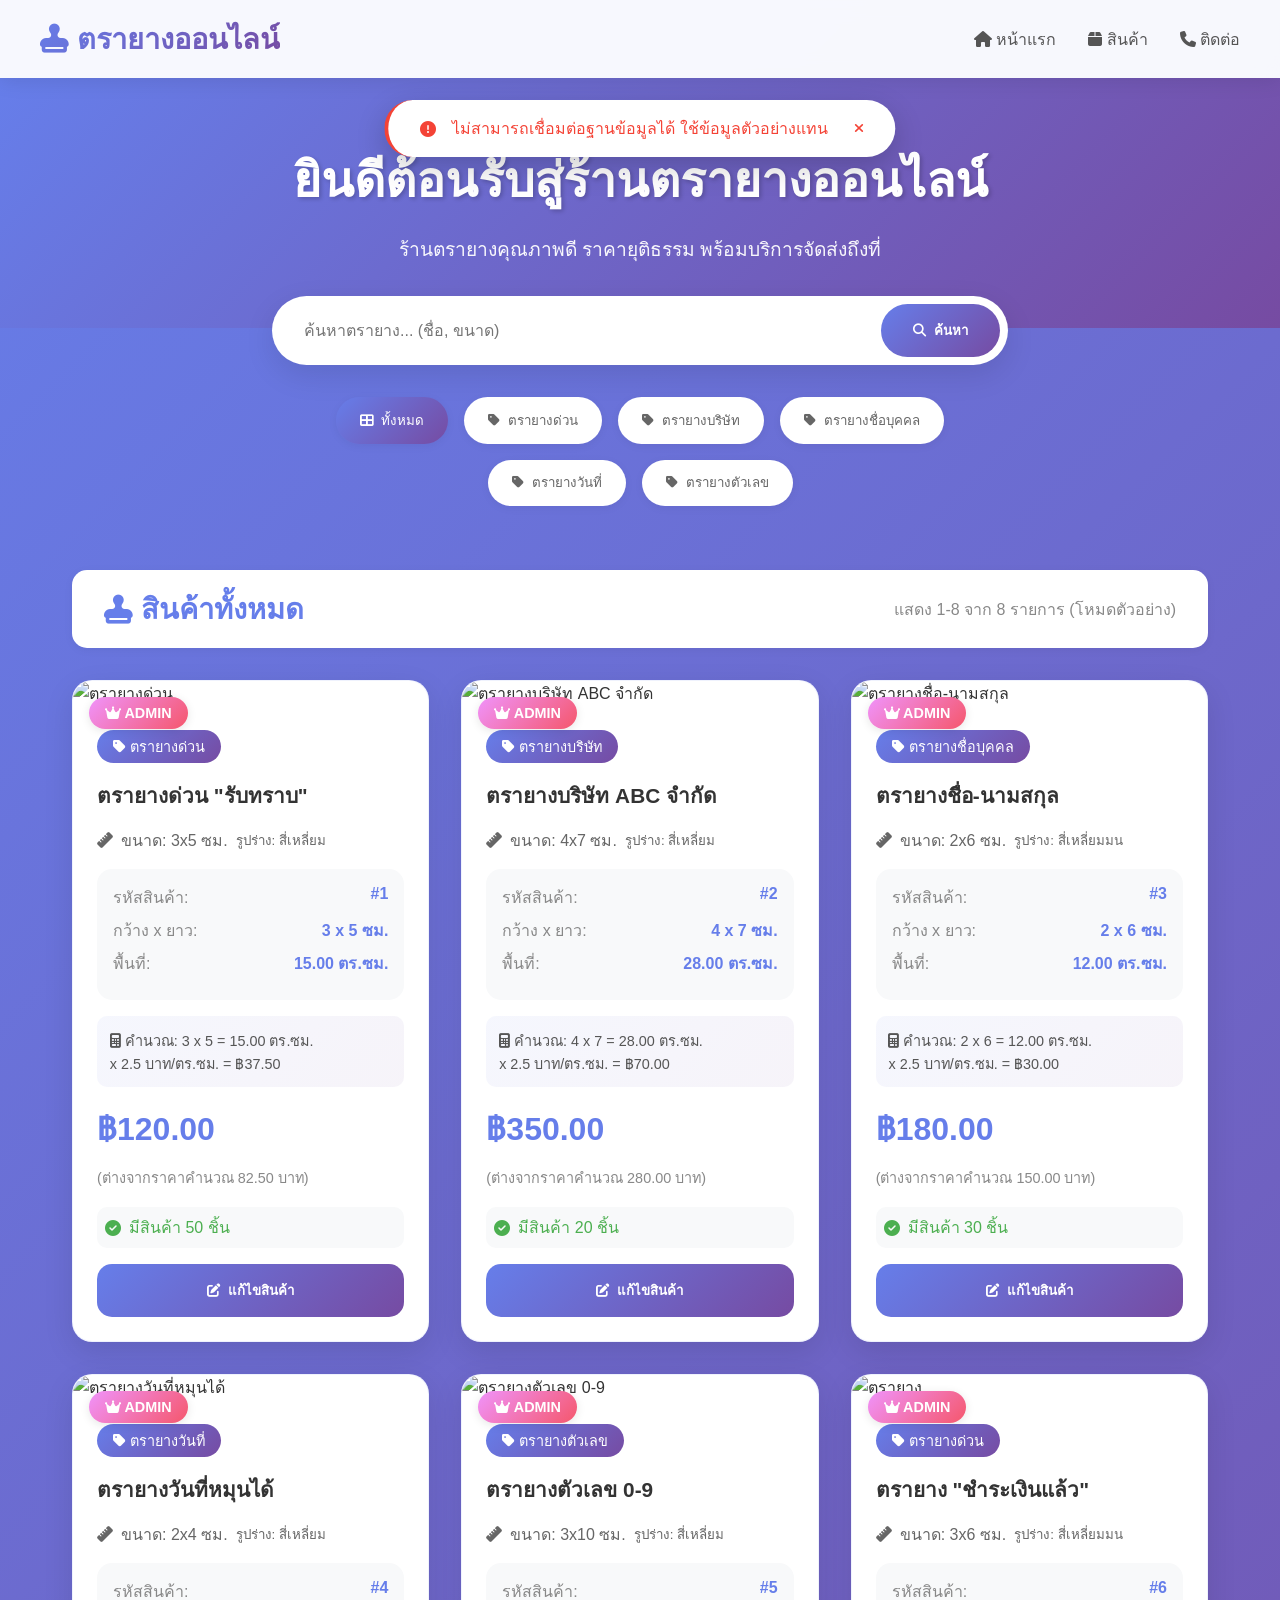
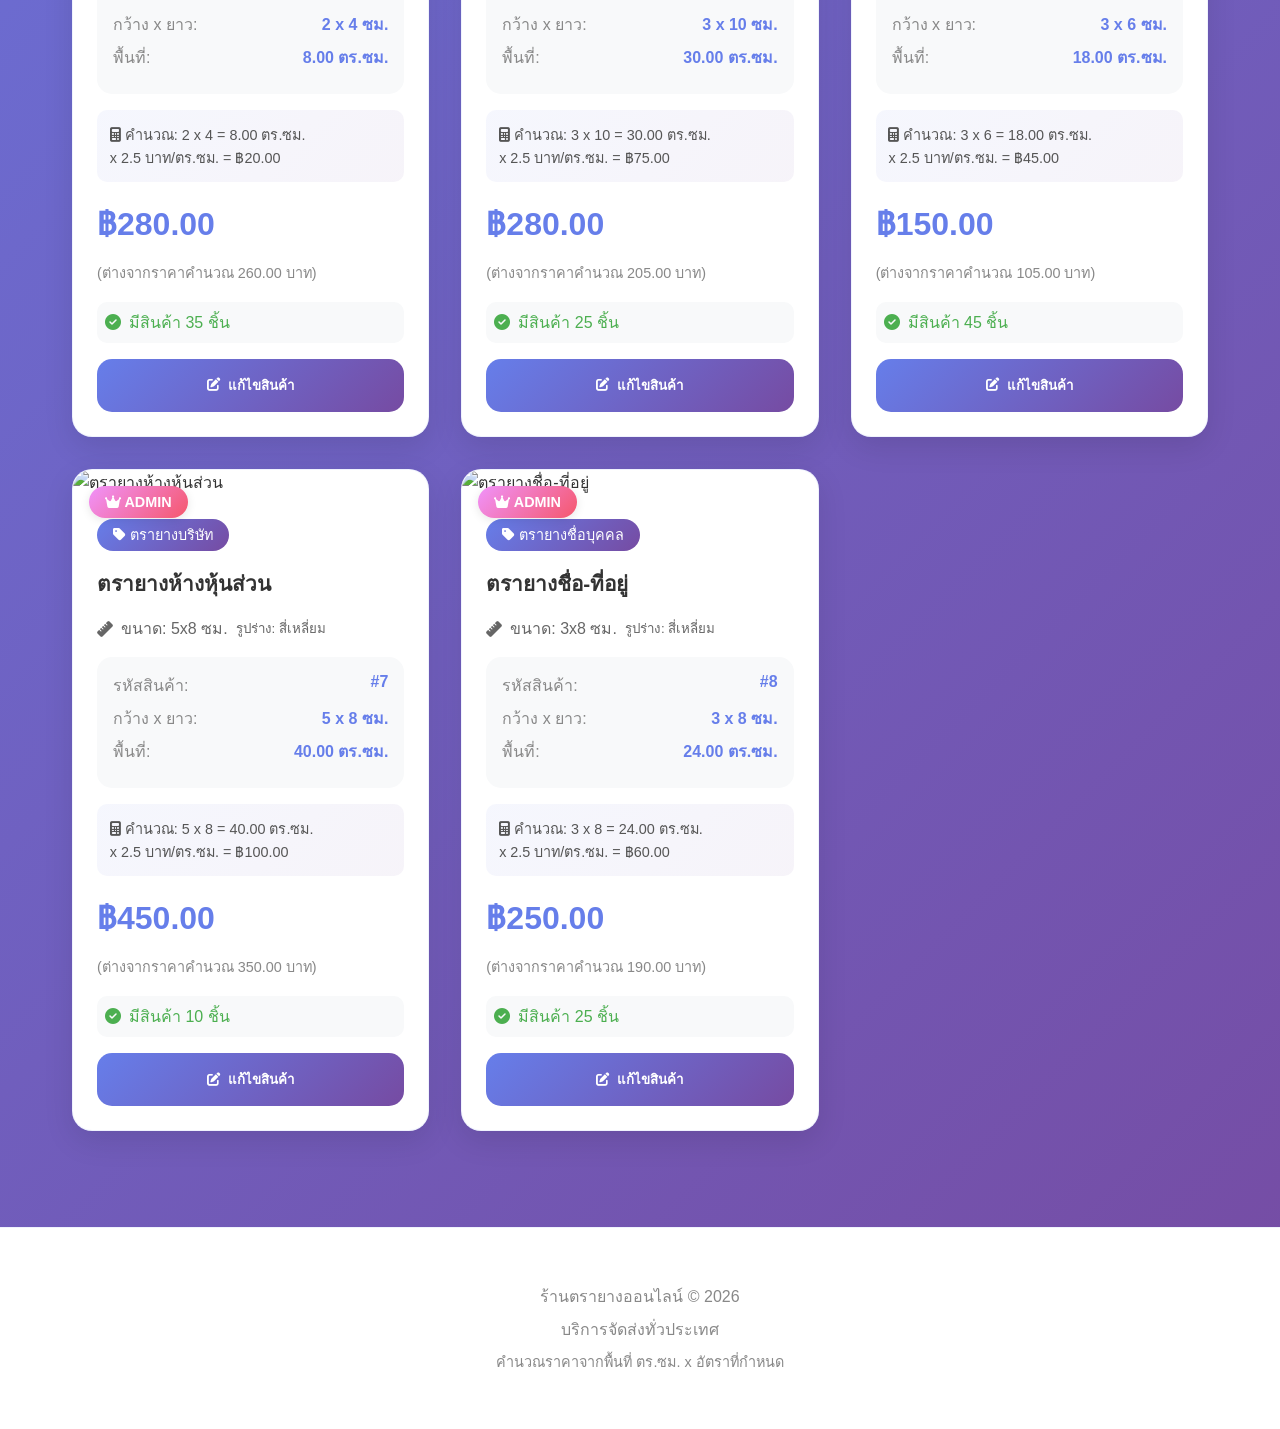
==== commit 7227595a: "Update index.html" ====
--- a/index.html
+++ b/index.html
@@ -602,11 +602,12 @@
                    id="searchInput" 
                    class="search-input" 
                    placeholder="ค้นหาตรายาง... (ชื่อ, ขนาด)"
-                   autocomplete="off">
-            <button class="btn-main" onclick="searchProduct()">
+                   autocomplete="off"
+                   value="">
+            <button class="btn-main" onclick="window.searchProduct()">
                 <i class="fas fa-search"></i> ค้นหา
             </button>
-            <button class="btn-main btn-secondary" onclick="clearAllFilters()" style="display: none;" id="clearBtn">
+            <button class="btn-main btn-secondary" onclick="window.clearAllFilters()" style="display: none;" id="clearBtn">
                 <i class="fas fa-times"></i> ล้าง
             </button>
         </div>
@@ -640,7 +641,7 @@
             <i class="fas fa-box-open"></i>
             <h3>ไม่พบสินค้า</h3>
             <p id="empty-message"></p>
-            <button class="btn-main" onclick="clearAllFilters()">
+            <button class="btn-main" onclick="window.clearAllFilters()">
                 <i class="fas fa-times"></i> ล้างตัวกรอง
             </button>
         </div>
@@ -656,19 +657,12 @@
         <p style="font-size: 0.9rem;">คำนวณราคาจากพื้นที่ ตร.ซม. x อัตราที่กำหนด</p>
     </footer>
 
-    <script type="module">
-        import { 
-            getCategories, 
-            getProducts, 
-            countProducts,
-            getPriceRate,
-            getImageUrl,
-            calculatePrice,
-            parseSize,
-            priceRate
-        } from './api/supabase.js';
-
-        // State
+    <script>
+        // ==================== ตัวแปร Global ====================
+        const SUPABASE_URL = 'https://whwuvqftcxmiyodnwmqe.supabase.co';
+        const SUPABASE_KEY = 'eyJhbGciOiJIUzI1NiIsInR5cCI6IkpXVCJ9.eyJpc3MiOiJzdXBhYmFzZSIsInJlZiI6Indod3V2cWZ0Y3htaXlvZG53bXFlIiwicm9sZSI6ImFub24iLCJpYXQiOjE3NDE2MjY4NjEsImV4cCI6MjA1NzIwMjg2MX0.jCzN2Kz5B62hCCHmQ-5uUXMgD-pUy6dX0VOH7R8mlHU';
+        
+        let priceRate = 2.5;
         let currentCategory = 0;
         let currentSearch = '';
         let currentPage = 1;
@@ -677,135 +671,196 @@
         const perPage = 12;
         let categories = [];
         let currentPriceRate = priceRate;
-
-        // Initialize
-        document.addEventListener('DOMContentLoaded', async () => {
-            document.getElementById('currentYear').textContent = new Date().getFullYear();
-            
-            // Get URL parameters
-            const urlParams = new URLSearchParams(window.location.search);
-            currentCategory = parseInt(urlParams.get('category')) || 0;
-            currentSearch = urlParams.get('search') || '';
-            currentPage = parseInt(urlParams.get('page')) || 1;
-            
-            // Set search input value
-            if (currentSearch) {
-                document.getElementById('searchInput').value = currentSearch;
-                document.getElementById('clearBtn').style.display = 'flex';
-            }
-            
-            if (currentCategory > 0 || currentSearch) {
-                document.getElementById('clearBtn').style.display = 'flex';
-            }
+        let usingSampleData = false;
+
+        // ==================== ฟังก์ชันเรียก API ====================
+        async function supabaseRequest(endpoint, options = {}) {
+            const { method = 'GET', data = null, params = {} } = options;
+            
+            const queryParams = new URLSearchParams();
+            Object.keys(params).forEach(key => {
+                queryParams.append(key, params[key]);
+            });
+            
+            const url = `${SUPABASE_URL}/rest/v1/${endpoint}${queryParams.toString() ? '?' + queryParams.toString() : ''}`;
+            
+            const headers = {
+                'apikey': SUPABASE_KEY,
+                'Authorization': `Bearer ${SUPABASE_KEY}`,
+                'Content-Type': 'application/json',
+                'Prefer': 'return=representation'
+            };
             
             try {
-                // Get price rate
-                currentPriceRate = await getPriceRate();
-                
-                await loadCategories();
-                await loadProducts();
-                updateFilterInfo();
-                
+                const response = await fetch(url, {
+                    method,
+                    headers,
+                    body: data ? JSON.stringify(data) : undefined
+                });
+                
+                if (!response.ok) {
+                    throw new Error(`HTTP error! status: ${response.status}`);
+                }
+                
+                return await response.json();
             } catch (error) {
-                console.error('Error loading data:', error);
-                showAlert('ไม่สามารถเชื่อมต่อกับ API ได้', 'error');
-                loadSampleData();
-            }
-        });
-
-        // Load categories
-        async function loadCategories() {
+                console.error('Supabase API error:', error);
+                throw error;
+            }
+        }
+
+        async function getCategories() {
+            return supabaseRequest('products_role', {
+                params: {
+                    select: '*',
+                    order: 'prod_role_name.asc'
+                }
+            });
+        }
+
+        async function getShapes() {
+            return supabaseRequest('shapes', {
+                params: {
+                    select: '*',
+                    order: 'shape_name.asc'
+                }
+            });
+        }
+
+        async function getPriceRate() {
             try {
-                categories = await getCategories();
-                
-                const container = document.getElementById('categoryFilter');
-                container.innerHTML = '';
-                
-                // Add "All" button
-                const allBtn = document.createElement('button');
-                allBtn.className = `category-btn ${currentCategory === 0 ? 'active' : ''}`;
-                allBtn.dataset.category = '0';
-                allBtn.onclick = () => filterProducts(0);
-                allBtn.innerHTML = '<i class="fas fa-th-large"></i> ทั้งหมด';
-                container.appendChild(allBtn);
-                
-                // Add category buttons
-                categories.forEach(cat => {
-                    const btn = document.createElement('button');
-                    btn.className = `category-btn ${currentCategory === cat.prod_role_id ? 'active' : ''}`;
-                    btn.dataset.category = cat.prod_role_id;
-                    btn.onclick = () => filterProducts(cat.prod_role_id);
-                    btn.innerHTML = `<i class="fas fa-tag"></i> ${cat.prod_role_name}`;
-                    container.appendChild(btn);
+                const settings = await supabaseRequest('settings', {
+                    params: {
+                        select: '*',
+                        setting_key: 'eq.price_rate'
+                    }
                 });
                 
+                if (settings && settings.length > 0) {
+                    priceRate = parseFloat(settings[0].setting_value);
+                }
             } catch (error) {
-                console.error('Error loading categories:', error);
-                throw error;
-            }
-        }
-
-        // Load products
-        async function loadProducts() {
-            try {
-                document.getElementById('loading').style.display = 'block';
-                document.getElementById('products-grid').style.display = 'none';
-                document.getElementById('empty-state').style.display = 'none';
-                document.getElementById('pagination').style.display = 'none';
-                
-                // Get products
-                const products = await getProducts({
-                    category: currentCategory,
-                    search: currentSearch,
-                    page: currentPage,
-                    limit: perPage
-                });
-                
-                // Get total count
-                totalProducts = await countProducts({
-                    category: currentCategory,
-                    search: currentSearch
-                });
-                
-                totalPages = Math.ceil(totalProducts / perPage);
-                
-                // Update products count display
-                updateProductsCount();
-                
-                // Update section title
-                updateSectionTitle();
-                
-                if (products.length > 0) {
-                    renderProducts(products);
-                    renderPagination();
-                    document.getElementById('loading').style.display = 'none';
-                    document.getElementById('products-grid').style.display = 'grid';
-                } else {
-                    document.getElementById('loading').style.display = 'none';
-                    document.getElementById('empty-state').style.display = 'block';
-                    document.getElementById('empty-message').textContent = getEmptyMessage();
+                console.log('Using default price rate:', priceRate);
+            }
+            return priceRate;
+        }
+
+        async function getProducts(options = {}) {
+            const {
+                category = 0,
+                search = '',
+                page = 1,
+                limit = 12
+            } = options;
+            
+            let params = {
+                select: '*, products_role(*), shapes(*)',
+                order: 'products_id.desc'
+            };
+            
+            if (category > 0) {
+                params.prod_role_id = `eq.${category}`;
+            }
+            
+            if (search) {
+                params.or = `(products_name.ilike.*${search}*,size.ilike.*${search}*)`;
+            }
+            
+            const from = (page - 1) * limit;
+            params.limit = limit;
+            params.offset = from;
+            
+            return supabaseRequest('products', { params });
+        }
+
+        async function countProducts(options = {}) {
+            const { category = 0, search = '' } = options;
+            
+            let params = {
+                select: 'products_id'
+            };
+            
+            if (category > 0) {
+                params.prod_role_id = `eq.${category}`;
+            }
+            
+            if (search) {
+                params.or = `(products_name.ilike.*${search}*,size.ilike.*${search}*)`;
+            }
+            
+            const result = await supabaseRequest('products', { params });
+            return result.length;
+        }
+
+        // ==================== ฟังก์ชันช่วยเหลือ ====================
+        function getImageUrl(imageName) {
+            if (!imageName) {
+                return 'https://via.placeholder.com/300x200/667eea/ffffff?text=No+Image';
+            }
+            
+            if (imageName.startsWith('http')) {
+                return imageName;
+            }
+            
+            const githubBase = 'https://raw.githubusercontent.com/PEAW1026/Traiyang_Shop/main/image/';
+            let filename = imageName;
+            if (imageName.includes('/')) {
+                filename = imageName.split('/').pop();
+            }
+            
+            return githubBase + encodeURIComponent(filename);
+        }
+
+        function calculatePrice(width, length, customRate = null) {
+            const rate = customRate !== null ? customRate : priceRate;
+            const area = parseFloat(width) * parseFloat(length);
+            return area * rate;
+        }
+
+        function parseSize(sizeString) {
+            let width = 0;
+            let length = 0;
+            
+            if (!sizeString) return { width, length };
+            
+            const match = sizeString.match(/(\d+(?:\.\d+)?)\s*[xX]\s*(\d+(?:\.\d+)?)/);
+            if (match) {
+                width = parseFloat(match[1]);
+                length = parseFloat(match[2]);
+            }
+            
+            return { width, length };
+        }
+
+        // ==================== ฟังก์ชันแสดงผล ====================
+        function showAlert(message, type = 'info') {
+            const alertContainer = document.getElementById('alert-container');
+            const alertId = 'alert-' + Date.now();
+            
+            const alertClass = type === 'success' ? 'alert-success' : 
+                              type === 'error' ? 'alert-error' : 'alert-info';
+            
+            const alertHtml = `
+                <div id="${alertId}" class="alert ${alertClass}">
+                    <i class="fas ${type === 'success' ? 'fa-check-circle' : type === 'error' ? 'fa-exclamation-circle' : 'fa-info-circle'}"></i>
+                    ${message}
+                    <button onclick="document.getElementById('${alertId}').remove()" 
+                            style="background:none;border:none;color:inherit;margin-left:10px;cursor:pointer;">
+                        <i class="fas fa-times"></i>
+                    </button>
+                </div>
+            `;
+            
+            alertContainer.insertAdjacentHTML('beforeend', alertHtml);
+            
+            setTimeout(() => {
+                const alertElement = document.getElementById(alertId);
+                if (alertElement) {
+                    alertElement.remove();
                 }
-                
-            } catch (error) {
-                console.error('Error loading products:', error);
-                document.getElementById('loading').style.display = 'none';
-                showAlert('เกิดข้อผิดพลาดในการโหลดสินค้า', 'error');
-            }
-        }
-
-        // Update products count display
-        function updateProductsCount() {
-            if (totalProducts > 0) {
-                const start = (currentPage - 1) * perPage + 1;
-                const end = Math.min(currentPage * perPage, totalProducts);
-                document.getElementById('products-count').textContent = 
-                    `แสดง ${start}-${end} จาก ${totalProducts} รายการ (อัตราคำนวณ ${currentPriceRate} บาท/ตร.ซม.)`;
-            } else {
-                document.getElementById('products-count').textContent = 'ไม่พบสินค้า';
-            }
-        }
-
-        // Render products
+            }, 5000);
+        }
+
         function renderProducts(products) {
             const grid = document.getElementById('products-grid');
             grid.innerHTML = '';
@@ -909,7 +964,7 @@
                             <span>${stockText}</span>
                         </div>
                         
-                        <button class="btn-edit" onclick="editProduct(${product.products_id})">
+                        <button class="btn-edit" onclick="window.editProduct(${product.products_id})">
                             <i class="fas fa-edit"></i> แก้ไขสินค้า
                         </button>
                     </div>
@@ -919,7 +974,6 @@
             });
         }
 
-        // Render pagination
         function renderPagination() {
             if (totalPages <= 1) {
                 document.getElementById('pagination').style.display = 'none';
@@ -930,16 +984,14 @@
             container.innerHTML = '';
             container.style.display = 'flex';
             
-            // Previous button
             if (currentPage > 1) {
                 const prevBtn = document.createElement('button');
                 prevBtn.className = 'page-btn';
-                prevBtn.onclick = () => changePage(currentPage - 1);
+                prevBtn.onclick = () => window.changePage(currentPage - 1);
                 prevBtn.innerHTML = '<i class="fas fa-chevron-left"></i>';
                 container.appendChild(prevBtn);
             }
             
-            // Page buttons
             const maxPagesToShow = 5;
             let startPage = Math.max(1, currentPage - Math.floor(maxPagesToShow / 2));
             let endPage = Math.min(totalPages, startPage + maxPagesToShow - 1);
@@ -951,28 +1003,122 @@
             for (let i = startPage; i <= endPage; i++) {
                 const pageBtn = document.createElement('button');
                 pageBtn.className = `page-btn ${i === currentPage ? 'active' : ''}`;
-                pageBtn.onclick = () => changePage(i);
+                pageBtn.onclick = () => window.changePage(i);
                 pageBtn.textContent = i;
                 container.appendChild(pageBtn);
             }
             
-            // Next button
             if (currentPage < totalPages) {
                 const nextBtn = document.createElement('button');
                 nextBtn.className = 'page-btn';
-                nextBtn.onclick = () => changePage(currentPage + 1);
+                nextBtn.onclick = () => window.changePage(currentPage + 1);
                 nextBtn.innerHTML = '<i class="fas fa-chevron-right"></i>';
                 container.appendChild(nextBtn);
             }
             
-            // Page info
             const pageInfo = document.createElement('span');
             pageInfo.className = 'page-info';
             pageInfo.textContent = `หน้า ${currentPage} จาก ${totalPages}`;
             container.appendChild(pageInfo);
         }
 
-        // Update section title
+        // ==================== ฟังก์ชัน Navigation ====================
+        window.searchProduct = function() {
+            const searchTerm = document.getElementById('searchInput').value.trim();
+            const url = new URL(window.location.href);
+            
+            if (searchTerm) {
+                url.searchParams.set('search', searchTerm);
+            } else {
+                url.searchParams.delete('search');
+            }
+            
+            if (currentCategory > 0) {
+                url.searchParams.set('category', currentCategory);
+            }
+            
+            url.searchParams.set('page', '1');
+            window.location.href = url.toString();
+        };
+
+        window.filterProducts = function(categoryId) {
+            const url = new URL(window.location.href);
+            
+            if (categoryId > 0) {
+                url.searchParams.set('category', categoryId);
+            } else {
+                url.searchParams.delete('category');
+            }
+            
+            if (currentSearch) {
+                url.searchParams.set('search', currentSearch);
+            }
+            
+            url.searchParams.set('page', '1');
+            window.location.href = url.toString();
+        };
+
+        window.changePage = function(pageNum) {
+            const url = new URL(window.location.href);
+            url.searchParams.set('page', pageNum);
+            
+            if (currentCategory > 0) {
+                url.searchParams.set('category', currentCategory);
+            }
+            
+            if (currentSearch) {
+                url.searchParams.set('search', currentSearch);
+            }
+            
+            window.location.href = url.toString();
+        };
+
+        window.clearAllFilters = function() {
+            window.location.href = window.location.pathname;
+        };
+
+        window.editProduct = function(productId) {
+            window.location.href = `admin/edit.html?id=${productId}`;
+        };
+
+        // ==================== ฟังก์ชันโหลดข้อมูล ====================
+        async function loadCategories() {
+            try {
+                const container = document.getElementById('categoryFilter');
+                container.innerHTML = '';
+                
+                const allBtn = document.createElement('button');
+                allBtn.className = `category-btn ${currentCategory === 0 ? 'active' : ''}`;
+                allBtn.dataset.category = '0';
+                allBtn.onclick = () => window.filterProducts(0);
+                allBtn.innerHTML = '<i class="fas fa-th-large"></i> ทั้งหมด';
+                container.appendChild(allBtn);
+                
+                categories.forEach(cat => {
+                    const btn = document.createElement('button');
+                    btn.className = `category-btn ${currentCategory === cat.prod_role_id ? 'active' : ''}`;
+                    btn.dataset.category = cat.prod_role_id;
+                    btn.onclick = () => window.filterProducts(cat.prod_role_id);
+                    btn.innerHTML = `<i class="fas fa-tag"></i> ${cat.prod_role_name}`;
+                    container.appendChild(btn);
+                });
+                
+            } catch (error) {
+                console.error('Error loading categories:', error);
+            }
+        }
+
+        function updateProductsCount() {
+            if (totalProducts > 0) {
+                const start = (currentPage - 1) * perPage + 1;
+                const end = Math.min(currentPage * perPage, totalProducts);
+                document.getElementById('products-count').textContent = 
+                    `แสดง ${start}-${end} จาก ${totalProducts} รายการ (อัตราคำนวณ ${currentPriceRate} บาท/ตร.ซม.)${usingSampleData ? ' - โหมดตัวอย่าง' : ''}`;
+            } else {
+                document.getElementById('products-count').textContent = `ไม่พบสินค้า${usingSampleData ? ' - โหมดตัวอย่าง' : ''}`;
+            }
+        }
+
         function updateSectionTitle() {
             const title = document.getElementById('sectionTitle');
             if (currentSearch) {
@@ -985,7 +1131,6 @@
             }
         }
 
-        // Update filter info
         function updateFilterInfo() {
             const filterInfo = document.getElementById('filterInfo');
             if (currentSearch || currentCategory > 0) {
@@ -1008,7 +1153,6 @@
             }
         }
 
-        // Get empty message
         function getEmptyMessage() {
             if (currentSearch) {
                 return `ไม่พบสินค้าสำหรับ "${currentSearch}"`;
@@ -1019,160 +1163,111 @@
             }
         }
 
-        // Navigation functions
-        window.searchProduct = function() {
-            const searchTerm = document.getElementById('searchInput').value.trim();
-            const url = new URL(window.location.href);
-            
-            if (searchTerm) {
-                url.searchParams.set('search', searchTerm);
-            } else {
-                url.searchParams.delete('search');
-            }
-            
-            if (currentCategory > 0) {
-                url.searchParams.set('category', currentCategory);
-            }
-            
-            url.searchParams.set('page', '1');
-            window.location.href = url.toString();
-        };
-
-        window.filterProducts = function(categoryId) {
-            const url = new URL(window.location.href);
-            
-            if (categoryId > 0) {
-                url.searchParams.set('category', categoryId);
-            } else {
-                url.searchParams.delete('category');
-            }
-            
-            if (currentSearch) {
-                url.searchParams.set('search', currentSearch);
-            }
-            
-            url.searchParams.set('page', '1');
-            window.location.href = url.toString();
-        };
-
-        window.changePage = function(pageNum) {
-            const url = new URL(window.location.href);
-            url.searchParams.set('page', pageNum);
-            
-            if (currentCategory > 0) {
-                url.searchParams.set('category', currentCategory);
-            }
-            
-            if (currentSearch) {
-                url.searchParams.set('search', currentSearch);
-            }
-            
-            window.location.href = url.toString();
-        };
-
-        window.clearAllFilters = function() {
-            window.location.href = window.location.pathname;
-        };
-
-        window.editProduct = function(productId) {
-            window.location.href = `edit.html?id=${productId}`;
-        };
-
-        // Show alert
-        function showAlert(message, type = 'info') {
-            const alertContainer = document.getElementById('alert-container');
-            const alertId = 'alert-' + Date.now();
-            
-            const alertClass = type === 'success' ? 'alert-success' : 
-                              type === 'error' ? 'alert-error' : 'alert-info';
-            
-            const alertHtml = `
-                <div id="${alertId}" class="alert ${alertClass}">
-                    <i class="fas ${type === 'success' ? 'fa-check-circle' : type === 'error' ? 'fa-exclamation-circle' : 'fa-info-circle'}"></i>
-                    ${message}
-                    <button onclick="document.getElementById('${alertId}').remove()" 
-                            style="background:none;border:none;color:inherit;margin-left:10px;cursor:pointer;">
-                        <i class="fas fa-times"></i>
-                    </button>
-                </div>
-            `;
-            
-            alertContainer.insertAdjacentHTML('beforeend', alertHtml);
-            
-            setTimeout(() => {
-                const alertElement = document.getElementById(alertId);
-                if (alertElement) {
-                    alertElement.remove();
-                }
-            }, 5000);
-        }
-
-        // Load sample data for fallback
+        // ==================== ข้อมูลตัวอย่างสำรอง ====================
         function loadSampleData() {
+            usingSampleData = true;
+            
             const sampleCategories = [
-                { prod_role_id: 1, prod_role_name: 'ด้ามธรรมดา' },
-                { prod_role_id: 2, prod_role_name: 'ด้ามหมึกในตัว' }
+                { prod_role_id: 1, prod_role_name: 'ตรายางด่วน' },
+                { prod_role_id: 2, prod_role_name: 'ตรายางบริษัท' },
+                { prod_role_id: 3, prod_role_name: 'ตรายางชื่อบุคคล' },
+                { prod_role_id: 4, prod_role_name: 'ตรายางวันที่' },
+                { prod_role_id: 5, prod_role_name: 'ตรายางตัวเลข' }
             ];
             
             categories = sampleCategories;
             
-            const container = document.getElementById('categoryFilter');
-            container.innerHTML = '';
-            
-            const allBtn = document.createElement('button');
-            allBtn.className = `category-btn ${currentCategory === 0 ? 'active' : ''}`;
-            allBtn.dataset.category = '0';
-            allBtn.onclick = () => filterProducts(0);
-            allBtn.innerHTML = '<i class="fas fa-th-large"></i> ทั้งหมด';
-            container.appendChild(allBtn);
-            
-            sampleCategories.forEach(cat => {
-                const btn = document.createElement('button');
-                btn.className = `category-btn ${currentCategory === cat.prod_role_id ? 'active' : ''}`;
-                btn.dataset.category = cat.prod_role_id;
-                btn.onclick = () => filterProducts(cat.prod_role_id);
-                btn.innerHTML = `<i class="fas fa-tag"></i> ${cat.prod_role_name}`;
-                container.appendChild(btn);
-            });
-            
-            // Sample products
             const sampleProducts = [
                 {
                     products_id: 1,
-                    products_name: 'ตรายางบริษัท AAA',
+                    products_name: 'ตรายางด่วน "รับทราบ"',
                     size: '3x5 ซม.',
-                    products_price: 250.00,
+                    products_price: 120.00,
                     prod_role_id: 1,
-                    products_role: { prod_role_name: 'ด้ามธรรมดา' },
+                    products_role: { prod_role_name: 'ตรายางด่วน' },
                     shapes: { shape_name: 'สี่เหลี่ยม' },
-                    prod_img: 'sample_stamp_1.png',
+                    prod_img: 'stamp1.png',
+                    prod_stock: 50
+                },
+                {
+                    products_id: 2,
+                    products_name: 'ตรายางบริษัท ABC จำกัด',
+                    size: '4x7 ซม.',
+                    products_price: 350.00,
+                    prod_role_id: 2,
+                    products_role: { prod_role_name: 'ตรายางบริษัท' },
+                    shapes: { shape_name: 'สี่เหลี่ยม' },
+                    prod_img: 'stamp2.png',
+                    prod_stock: 20
+                },
+                {
+                    products_id: 3,
+                    products_name: 'ตรายางชื่อ-นามสกุล',
+                    size: '2x6 ซม.',
+                    products_price: 180.00,
+                    prod_role_id: 3,
+                    products_role: { prod_role_name: 'ตรายางชื่อบุคคล' },
+                    shapes: { shape_name: 'สี่เหลี่ยมมน' },
+                    prod_img: 'stamp3.png',
+                    prod_stock: 30
+                },
+                {
+                    products_id: 4,
+                    products_name: 'ตรายางวันที่หมุนได้',
+                    size: '2x4 ซม.',
+                    products_price: 280.00,
+                    prod_role_id: 4,
+                    products_role: { prod_role_name: 'ตรายางวันที่' },
+                    shapes: { shape_name: 'สี่เหลี่ยม' },
+                    prod_img: 'stamp4.png',
+                    prod_stock: 35
+                },
+                {
+                    products_id: 5,
+                    products_name: 'ตรายางตัวเลข 0-9',
+                    size: '3x10 ซม.',
+                    products_price: 280.00,
+                    prod_role_id: 5,
+                    products_role: { prod_role_name: 'ตรายางตัวเลข' },
+                    shapes: { shape_name: 'สี่เหลี่ยม' },
+                    prod_img: 'stamp5.png',
+                    prod_stock: 25
+                },
+                {
+                    products_id: 6,
+                    products_name: 'ตรายาง "ชำระเงินแล้ว"',
+                    size: '3x6 ซม.',
+                    products_price: 150.00,
+                    prod_role_id: 1,
+                    products_role: { prod_role_name: 'ตรายางด่วน' },
+                    shapes: { shape_name: 'สี่เหลี่ยมมน' },
+                    prod_img: 'stamp6.png',
+                    prod_stock: 45
+                },
+                {
+                    products_id: 7,
+                    products_name: 'ตรายางห้างหุ้นส่วน',
+                    size: '5x8 ซม.',
+                    products_price: 450.00,
+                    prod_role_id: 2,
+                    products_role: { prod_role_name: 'ตรายางบริษัท' },
+                    shapes: { shape_name: 'สี่เหลี่ยม' },
+                    prod_img: 'stamp7.png',
                     prod_stock: 10
                 },
                 {
-                    products_id: 2,
-                    products_name: 'ตรายางชื่อบุคคล',
-                    size: '2x5 ซม.',
-                    products_price: 150.00,
-                    prod_role_id: 2,
-                    products_role: { prod_role_name: 'ด้ามหมึกในตัว' },
-                    shapes: { shape_name: 'สี่เหลี่ยมมน' },
-                    prod_img: 'sample_stamp_2.png',
-                    prod_stock: 5
-                },
-                {
-                    products_id: 3,
-                    products_name: 'ตรายางที่อยู่',
-                    size: '4x6 ซม.',
-                    products_price: 350.00,
-                    prod_role_id: 1,
-                    products_role: { prod_role_name: 'ด้ามธรรมดา' },
-                    shapes: { shape_name: 'วงรี' },
-                    prod_img: 'sample_stamp_3.png',
-                    prod_stock: 3
+                    products_id: 8,
+                    products_name: 'ตรายางชื่อ-ที่อยู่',
+                    size: '3x8 ซม.',
+                    products_price: 250.00,
+                    prod_role_id: 3,
+                    products_role: { prod_role_name: 'ตรายางชื่อบุคคล' },
+                    shapes: { shape_name: 'สี่เหลี่ยม' },
+                    prod_img: 'stamp8.png',
+                    prod_stock: 25
                 }
             ];
             
-            // Filter sample products
             let filtered = [...sampleProducts];
             
             if (currentCategory > 0) {
@@ -1204,16 +1299,108 @@
                 renderProducts(pagedProducts);
                 renderPagination();
                 document.getElementById('products-grid').style.display = 'grid';
+                document.getElementById('empty-state').style.display = 'none';
             } else {
                 document.getElementById('empty-state').style.display = 'block';
                 document.getElementById('empty-message').textContent = getEmptyMessage() + ' (โหมดตัวอย่าง)';
             }
-        }
-
+            
+            updateSectionTitle();
+            updateFilterInfo();
+        }
+
+        // ==================== ฟังก์ชันหลัก ====================
+        async function loadProducts() {
+            try {
+                document.getElementById('loading').style.display = 'block';
+                document.getElementById('products-grid').style.display = 'none';
+                document.getElementById('empty-state').style.display = 'none';
+                document.getElementById('pagination').style.display = 'none';
+                
+                const products = await getProducts({
+                    category: currentCategory,
+                    search: currentSearch,
+                    page: currentPage,
+                    limit: perPage
+                });
+                
+                totalProducts = await countProducts({
+                    category: currentCategory,
+                    search: currentSearch
+                });
+                
+                totalPages = Math.ceil(totalProducts / perPage);
+                
+                updateProductsCount();
+                updateSectionTitle();
+                
+                if (products.length > 0) {
+                    renderProducts(products);
+                    renderPagination();
+                    document.getElementById('loading').style.display = 'none';
+                    document.getElementById('products-grid').style.display = 'grid';
+                    document.getElementById('empty-state').style.display = 'none';
+                } else {
+                    document.getElementById('loading').style.display = 'none';
+                    document.getElementById('empty-state').style.display = 'block';
+                    document.getElementById('empty-message').textContent = getEmptyMessage();
+                }
+                
+            } catch (error) {
+                console.error('Error loading products:', error);
+                document.getElementById('loading').style.display = 'none';
+                showAlert('ไม่สามารถโหลดข้อมูลจากฐานข้อมูลได้ ใช้ข้อมูลตัวอย่างแทน', 'error');
+                loadSampleData();
+            }
+        }
+
+        async function init() {
+            document.getElementById('currentYear').textContent = new Date().getFullYear();
+            
+            const urlParams = new URLSearchParams(window.location.search);
+            currentCategory = parseInt(urlParams.get('category')) || 0;
+            currentSearch = urlParams.get('search') || '';
+            currentPage = parseInt(urlParams.get('page')) || 1;
+            
+            document.getElementById('searchInput').value = currentSearch;
+            
+            if (currentSearch || currentCategory > 0) {
+                document.getElementById('clearBtn').style.display = 'flex';
+            }
+            
+            try {
+                currentPriceRate = await getPriceRate();
+                categories = await getCategories();
+                await loadCategories();
+                await loadProducts();
+                updateFilterInfo();
+                
+                showAlert('เชื่อมต่อฐานข้อมูลสำเร็จ', 'success');
+                
+            } catch (error) {
+                console.error('Error initializing:', error);
+                showAlert('ไม่สามารถเชื่อมต่อฐานข้อมูลได้ ใช้ข้อมูลตัวอย่างแทน', 'error');
+                
+                usingSampleData = true;
+                categories = [
+                    { prod_role_id: 1, prod_role_name: 'ตรายางด่วน' },
+                    { prod_role_id: 2, prod_role_name: 'ตรายางบริษัท' },
+                    { prod_role_id: 3, prod_role_name: 'ตรายางชื่อบุคคล' },
+                    { prod_role_id: 4, prod_role_name: 'ตรายางวันที่' },
+                    { prod_role_id: 5, prod_role_name: 'ตรายางตัวเลข' }
+                ];
+                await loadCategories();
+                loadSampleData();
+            }
+        }
+
+        // เริ่มต้นการทำงาน
+        document.addEventListener('DOMContentLoaded', init);
+        
         // Enter key on search
         document.getElementById('searchInput').addEventListener('keypress', (e) => {
             if (e.key === 'Enter') {
-                searchProduct();
+                window.searchProduct();
             }
         });
     </script>
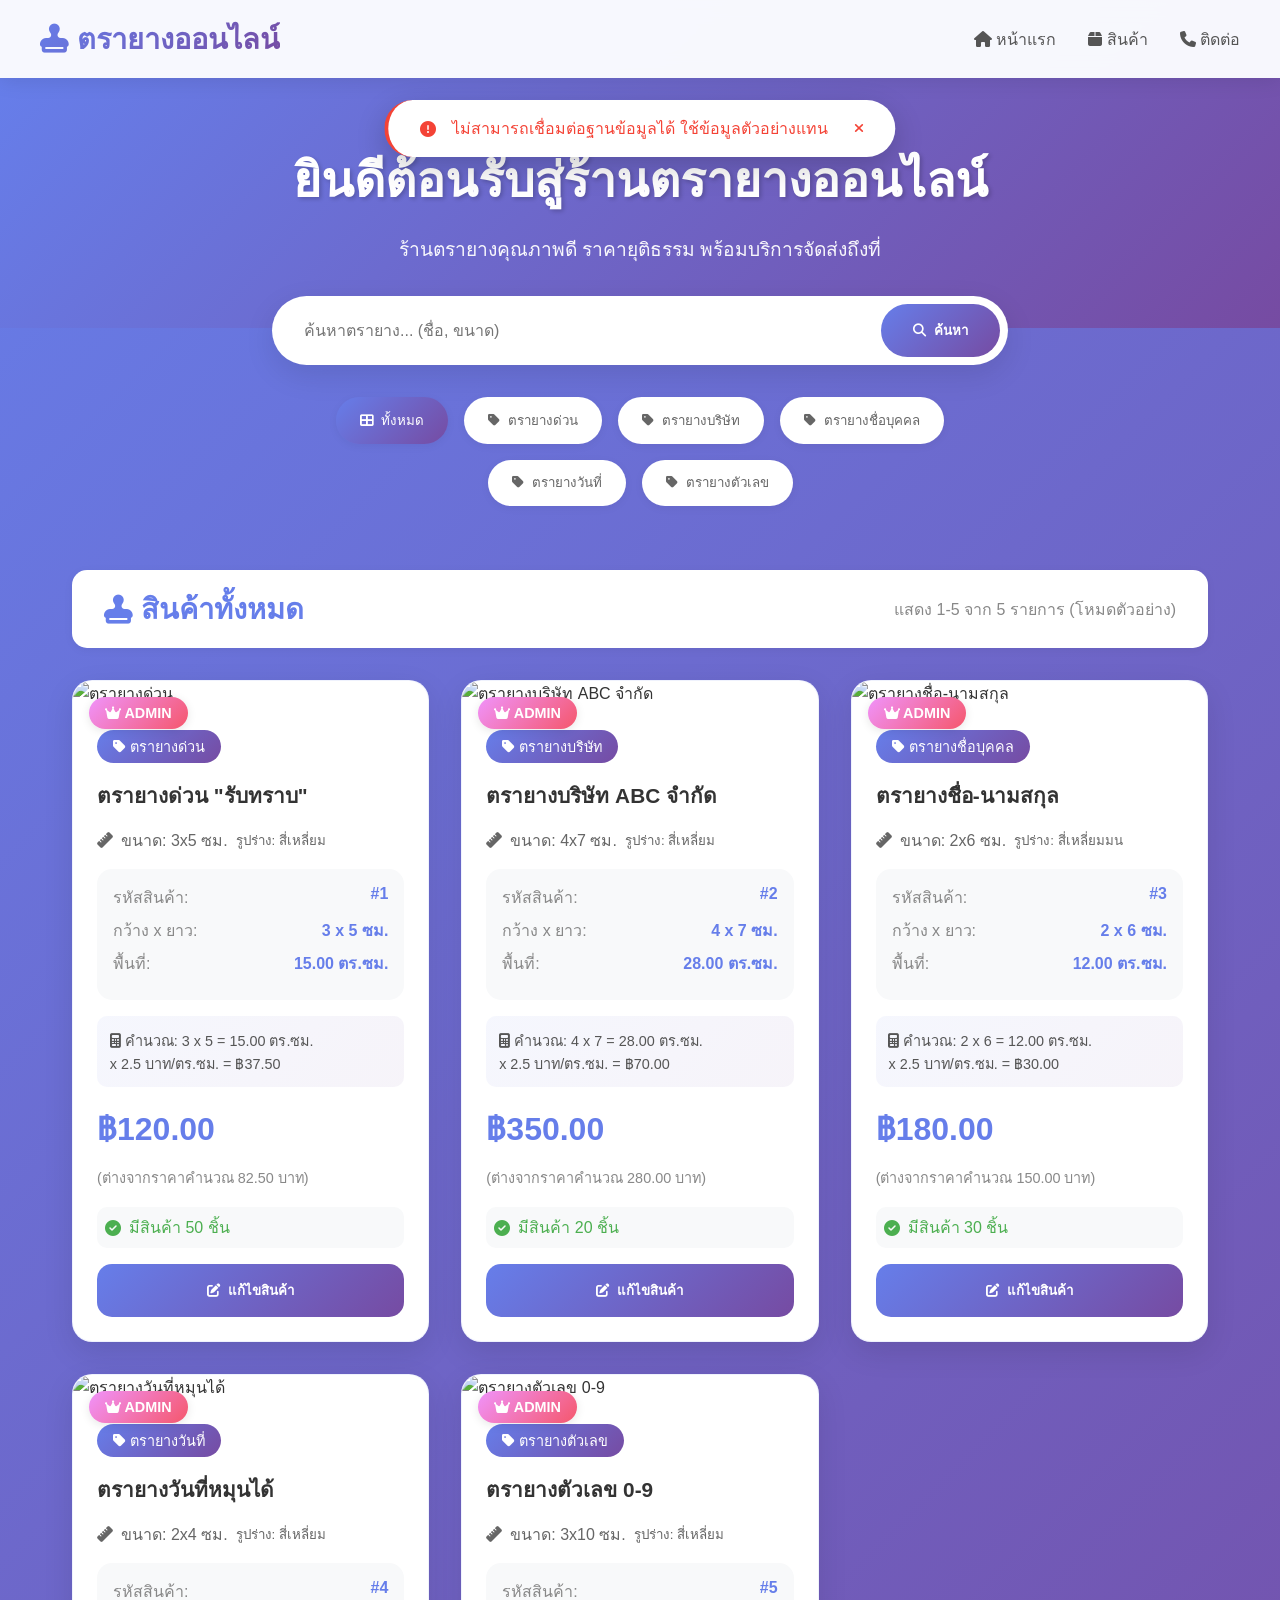
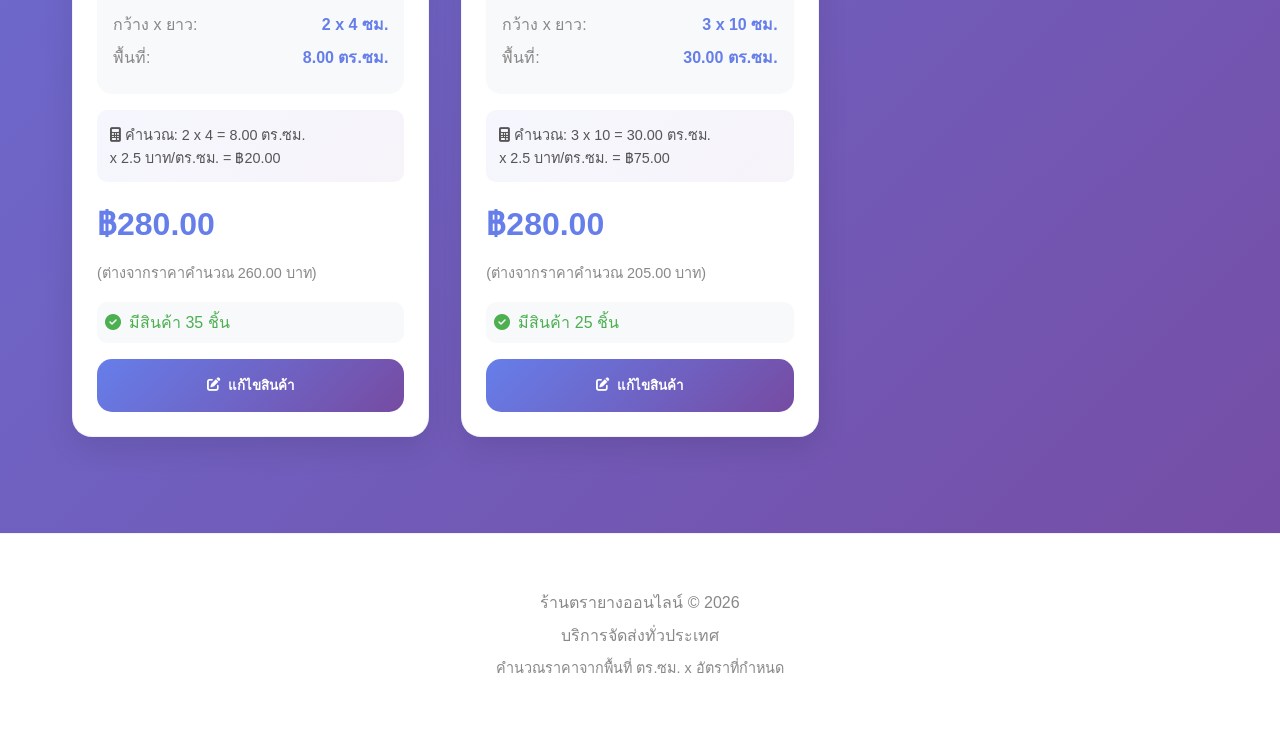
==== commit 3d890ef0: "Update index.html" ====
--- a/index.html
+++ b/index.html
@@ -714,15 +714,6 @@
                 params: {
                     select: '*',
                     order: 'prod_role_name.asc'
-                }
-            });
-        }
-
-        async function getShapes() {
-            return supabaseRequest('shapes', {
-                params: {
-                    select: '*',
-                    order: 'shape_name.asc'
                 }
             });
         }
@@ -1078,7 +1069,7 @@
         };
 
         window.editProduct = function(productId) {
-            window.location.href = `admin/edit.html?id=${productId}`;
+            window.location.href = `edit.html?id=${productId}`;
         };
 
         // ==================== ฟังก์ชันโหลดข้อมูล ====================
@@ -1232,39 +1223,6 @@
                     shapes: { shape_name: 'สี่เหลี่ยม' },
                     prod_img: 'stamp5.png',
                     prod_stock: 25
-                },
-                {
-                    products_id: 6,
-                    products_name: 'ตรายาง "ชำระเงินแล้ว"',
-                    size: '3x6 ซม.',
-                    products_price: 150.00,
-                    prod_role_id: 1,
-                    products_role: { prod_role_name: 'ตรายางด่วน' },
-                    shapes: { shape_name: 'สี่เหลี่ยมมน' },
-                    prod_img: 'stamp6.png',
-                    prod_stock: 45
-                },
-                {
-                    products_id: 7,
-                    products_name: 'ตรายางห้างหุ้นส่วน',
-                    size: '5x8 ซม.',
-                    products_price: 450.00,
-                    prod_role_id: 2,
-                    products_role: { prod_role_name: 'ตรายางบริษัท' },
-                    shapes: { shape_name: 'สี่เหลี่ยม' },
-                    prod_img: 'stamp7.png',
-                    prod_stock: 10
-                },
-                {
-                    products_id: 8,
-                    products_name: 'ตรายางชื่อ-ที่อยู่',
-                    size: '3x8 ซม.',
-                    products_price: 250.00,
-                    prod_role_id: 3,
-                    products_role: { prod_role_name: 'ตรายางชื่อบุคคล' },
-                    shapes: { shape_name: 'สี่เหลี่ยม' },
-                    prod_img: 'stamp8.png',
-                    prod_stock: 25
                 }
             ];
             
